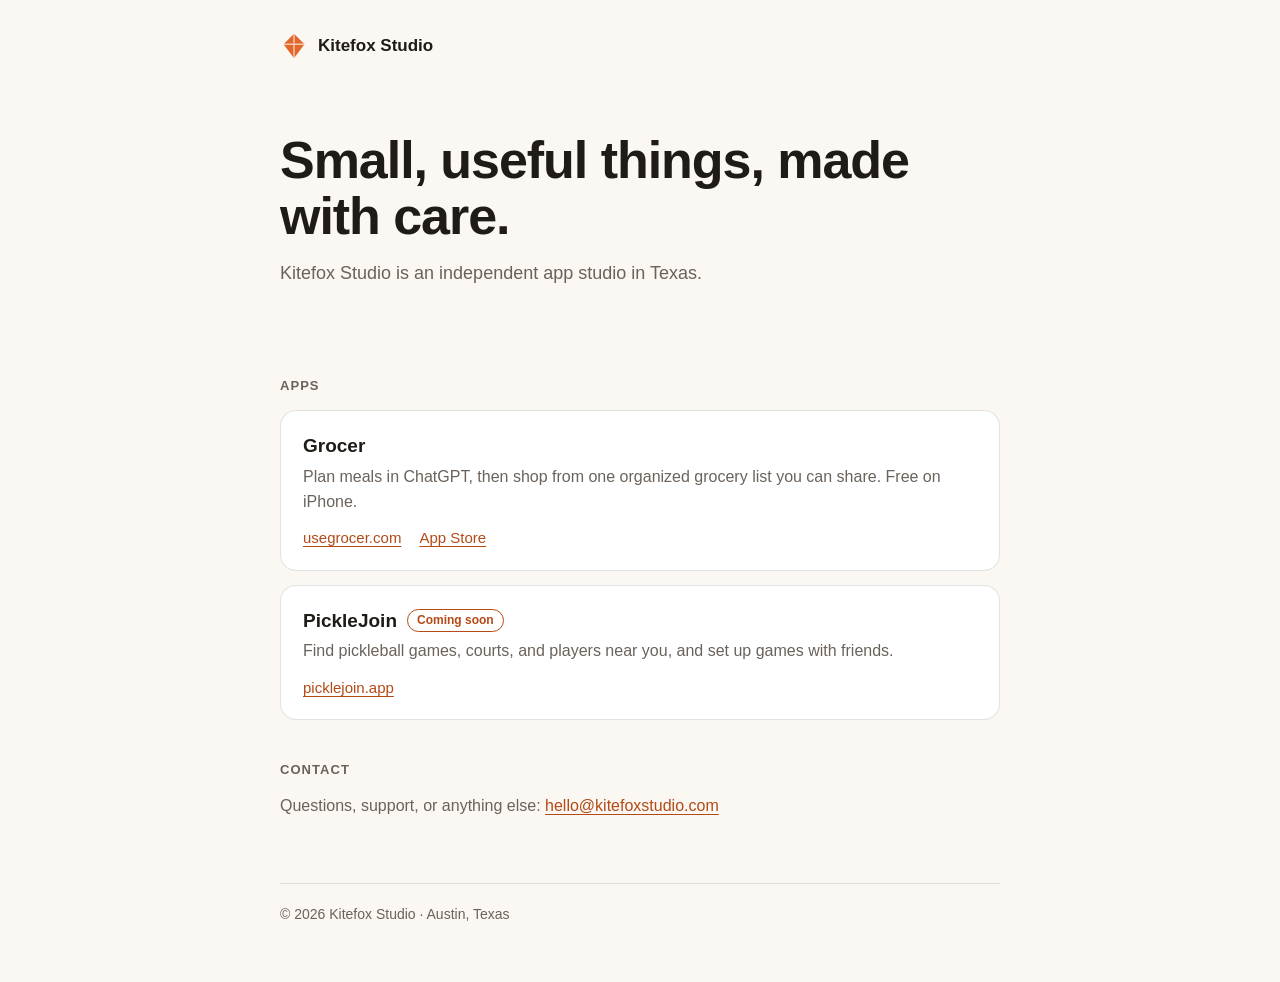
==== index.html @ 4f785835 "Add link preview image and touch icon; focus intro on apps Co-Authored-By: Claude Opus 5.5 <noreply@" ====
<!doctype html>
<html lang="en">
<head>
  <meta charset="utf-8" />
  <meta name="viewport" content="width=device-width,initial-scale=1" />
  <title>Kitefox Studio</title>
  <meta name="description" content="Kitefox Studio is an independent app studio in Texas." />
  <meta property="og:type" content="website" />
  <meta property="og:url" content="https://kitefoxstudio.com/" />
  <meta property="og:title" content="Kitefox Studio" />
  <meta property="og:description" content="Small, useful things, made with care. An independent app studio in Texas." />
  <meta property="og:image" content="https://kitefoxstudio.com/og.png" />
  <meta property="og:image:width" content="1200" />
  <meta property="og:image:height" content="630" />
  <meta name="twitter:card" content="summary_large_image" />
  <link rel="apple-touch-icon" href="/apple-touch-icon.png" />
  <link rel="icon" href="data:image/svg+xml,%3Csvg xmlns='http://www.w3.org/2000/svg' viewBox='0 0 32 32'%3E%3Cpath d='M16 2 28 14 16 30 4 14Z' fill='%23E2672B'/%3E%3Cpath d='M16 2 16 30M4 14h24' stroke='%23fff' stroke-width='1.6' opacity='.7'/%3E%3C/svg%3E" />
  <style>
    :root {
      color-scheme: light dark;
      --bg: #FBF7F2;
      --surface: #FFFFFF;
      --text: #1F1B17;
      --muted: #6B625A;
      --line: rgba(31, 27, 23, .12);
      --accent: #E2672B;
      --accent-text: #B44A16;
    }
    @media (prefers-color-scheme: dark) {
      :root {
        --bg: #171412;
        --surface: #221E1B;
        --text: #F3EEE8;
        --muted: #A99F95;
        --line: rgba(243, 238, 232, .12);
        --accent: #F07B3F;
        --accent-text: #F59A69;
      }
    }
    * { box-sizing: border-box; }
    body {
      margin: 0;
      background: var(--bg);
      color: var(--text);
      font-family: -apple-system, BlinkMacSystemFont, "Segoe UI", Roboto, Inter, Arial, sans-serif;
      line-height: 1.55;
    }
    main { max-width: 760px; margin: 0 auto; padding: 32px 20px 56px; }
    a { color: var(--accent-text); text-underline-offset: 3px; }
    header { display: flex; align-items: center; gap: 10px; font-weight: 650; font-size: 17px; }
    header svg { width: 28px; height: 28px; }
    .hero { padding: 72px 0 48px; }
    .hero h1 { font-size: clamp(34px, 7vw, 52px); line-height: 1.08; letter-spacing: -0.02em; margin: 0 0 16px; }
    .hero p { font-size: 18px; color: var(--muted); margin: 0; max-width: 34em; }
    h2 { font-size: 13px; text-transform: uppercase; letter-spacing: .08em; color: var(--muted); margin: 40px 0 14px; }
    .cards { display: grid; gap: 14px; }
    .card {
      background: var(--surface);
      border: 1px solid var(--line);
      border-radius: 16px;
      padding: 20px 22px;
    }
    .card h3 { margin: 0 0 4px; font-size: 19px; display: flex; align-items: center; gap: 10px; flex-wrap: wrap; }
    .card p { margin: 0 0 12px; color: var(--muted); }
    .card .links { display: flex; gap: 18px; flex-wrap: wrap; font-size: 15px; }
    .badge {
      font-size: 12px; font-weight: 600; color: var(--accent-text);
      border: 1px solid currentColor; border-radius: 999px; padding: 1px 9px;
    }
    .note { color: var(--muted); margin: 0; }
    footer { margin-top: 64px; padding-top: 20px; border-top: 1px solid var(--line); font-size: 14px; color: var(--muted); }
  </style>
</head>
<body>
  <main>
    <header>
      <svg viewBox="0 0 32 32" aria-hidden="true">
        <path d="M16 2 28 14 16 30 4 14Z" fill="var(--accent)" />
        <path d="M16 2v28M4 14h24" stroke="var(--bg)" stroke-width="1.6" opacity=".7" />
      </svg>
      Kitefox Studio
    </header>

    <section class="hero">
      <h1>Small, useful things, made with care.</h1>
      <p>Kitefox Studio is an independent app studio in Texas.</p>
    </section>

    <h2>Apps</h2>
    <div class="cards">
      <article class="card">
        <h3>Grocer</h3>
        <p>Plan meals in ChatGPT, then shop from one organized grocery list you can share. Free on iPhone.</p>
        <div class="links">
          <a href="https://usegrocer.com">usegrocer.com</a>
          <a href="https://apps.apple.com/us/app/grocer-shopping-list/id6760124927">App Store</a>
        </div>
      </article>
      <article class="card">
        <h3>PickleJoin <span class="badge">Coming soon</span></h3>
        <p>Find pickleball games, courts, and players near you, and set up games with friends.</p>
        <div class="links">
          <a href="https://picklejoin.app">picklejoin.app</a>
        </div>
      </article>
    </div>

    <h2>Contact</h2>
    <p class="note">Questions, support, or anything else: <a href="mailto:hello@kitefoxstudio.com">hello@kitefoxstudio.com</a></p>

    <footer>&copy; 2026 Kitefox Studio &middot; Austin, Texas</footer>
  </main>
</body>
</html>
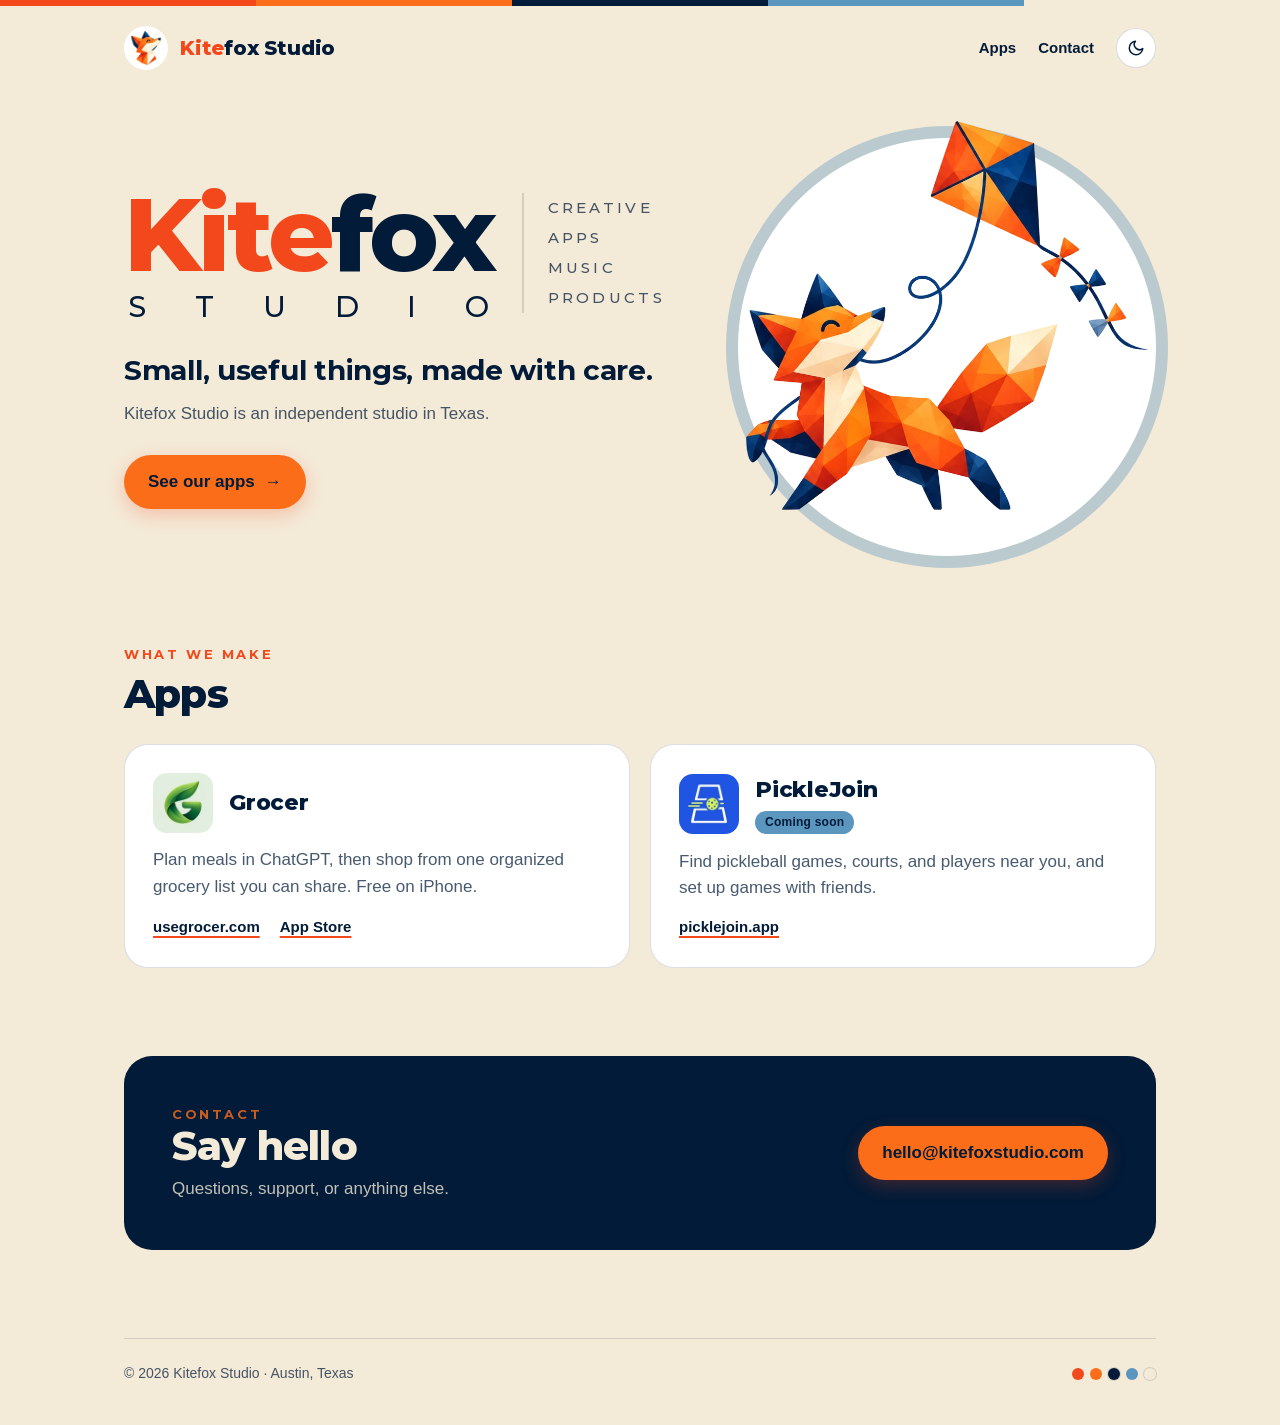
==== commit 2db9bbca: "Redesign with Kitefox brand palette, logo and light/dark theme Co-Authored-By: Claude Opus 5.5 <nore" ====
--- a/index.html
+++ b/index.html
@@ -4,111 +4,307 @@
   <meta charset="utf-8" />
   <meta name="viewport" content="width=device-width,initial-scale=1" />
   <title>Kitefox Studio</title>
-  <meta name="description" content="Kitefox Studio is an independent app studio in Texas." />
+  <meta name="description" content="Kitefox Studio is an independent studio in Texas making creative apps, music, and products." />
   <meta property="og:type" content="website" />
   <meta property="og:url" content="https://kitefoxstudio.com/" />
   <meta property="og:title" content="Kitefox Studio" />
-  <meta property="og:description" content="Small, useful things, made with care. An independent app studio in Texas." />
+  <meta property="og:description" content="Small, useful things, made with care. An independent studio in Texas." />
   <meta property="og:image" content="https://kitefoxstudio.com/og.png" />
   <meta property="og:image:width" content="1200" />
   <meta property="og:image:height" content="630" />
   <meta name="twitter:card" content="summary_large_image" />
+  <meta name="theme-color" content="#F4EAD8" media="(prefers-color-scheme: light)" />
+  <meta name="theme-color" content="#021B38" media="(prefers-color-scheme: dark)" />
+  <link rel="icon" type="image/png" href="/assets/img/favicon.png" />
   <link rel="apple-touch-icon" href="/apple-touch-icon.png" />
-  <link rel="icon" href="data:image/svg+xml,%3Csvg xmlns='http://www.w3.org/2000/svg' viewBox='0 0 32 32'%3E%3Cpath d='M16 2 28 14 16 30 4 14Z' fill='%23E2672B'/%3E%3Cpath d='M16 2 16 30M4 14h24' stroke='%23fff' stroke-width='1.6' opacity='.7'/%3E%3C/svg%3E" />
+  <link rel="preload" href="/assets/fonts/montserrat-latin.woff2" as="font" type="font/woff2" crossorigin />
+  <script>
+    try { var t = localStorage.getItem("theme"); if (t) document.documentElement.dataset.theme = t; } catch (e) {}
+  </script>
   <style>
+    @font-face {
+      font-family: "Montserrat";
+      src: url("/assets/fonts/montserrat-latin.woff2") format("woff2");
+      font-weight: 500 800;
+      font-display: swap;
+    }
+
     :root {
-      color-scheme: light dark;
-      --bg: #FBF7F2;
-      --surface: #FFFFFF;
-      --text: #1F1B17;
-      --muted: #6B625A;
-      --line: rgba(31, 27, 23, .12);
-      --accent: #E2672B;
-      --accent-text: #B44A16;
+      --color-primary: #F3481B;
+      --color-secondary: #FB6D19;
+      --color-navy: #021B38;
+      --color-blue: #5B96BF;
+      --color-cream: #F4EAD8;
+      --color-white: #FFFFFF;
+
+      /* Light theme */
+      --background: var(--color-cream);
+      --surface: var(--color-white);
+      --text: var(--color-navy);
+      --accent: var(--color-primary);
+      --button-bg: var(--color-secondary);
+      --button-text: var(--color-navy);
+      --muted: rgba(2, 27, 56, .72);
+      --line: rgba(2, 27, 56, .14);
+      --link: var(--color-navy);
+      --art-bg: var(--color-white);
+      --band-bg: var(--color-navy);
+      --band-text: var(--color-cream);
+      color-scheme: light;
     }
     @media (prefers-color-scheme: dark) {
-      :root {
-        --bg: #171412;
-        --surface: #221E1B;
-        --text: #F3EEE8;
-        --muted: #A99F95;
-        --line: rgba(243, 238, 232, .12);
-        --accent: #F07B3F;
-        --accent-text: #F59A69;
+      :root:not([data-theme="light"]) {
+        --background: var(--color-navy);
+        --surface: #153454;
+        --text: var(--color-cream);
+        --accent: var(--color-secondary);
+        --muted: rgba(244, 234, 216, .74);
+        --line: rgba(244, 234, 216, .14);
+        --link: var(--color-secondary);
+        --art-bg: var(--color-cream);
+        --band-bg: #153454;
+        color-scheme: dark;
       }
     }
+    [data-theme="dark"] {
+      --background: var(--color-navy);
+      --surface: #153454;
+      --text: var(--color-cream);
+      --accent: var(--color-secondary);
+      --muted: rgba(244, 234, 216, .74);
+      --line: rgba(244, 234, 216, .14);
+      --link: var(--color-secondary);
+      --art-bg: var(--color-cream);
+      --band-bg: #153454;
+      color-scheme: dark;
+    }
+
     * { box-sizing: border-box; }
+    html { scroll-behavior: smooth; }
     body {
       margin: 0;
-      background: var(--bg);
+      background: var(--background);
       color: var(--text);
       font-family: -apple-system, BlinkMacSystemFont, "Segoe UI", Roboto, Inter, Arial, sans-serif;
+      font-size: 17px;
       line-height: 1.55;
     }
-    main { max-width: 760px; margin: 0 auto; padding: 32px 20px 56px; }
-    a { color: var(--accent-text); text-underline-offset: 3px; }
-    header { display: flex; align-items: center; gap: 10px; font-weight: 650; font-size: 17px; }
-    header svg { width: 28px; height: 28px; }
-    .hero { padding: 72px 0 48px; }
-    .hero h1 { font-size: clamp(34px, 7vw, 52px); line-height: 1.08; letter-spacing: -0.02em; margin: 0 0 16px; }
-    .hero p { font-size: 18px; color: var(--muted); margin: 0; max-width: 34em; }
-    h2 { font-size: 13px; text-transform: uppercase; letter-spacing: .08em; color: var(--muted); margin: 40px 0 14px; }
-    .cards { display: grid; gap: 14px; }
+    a { color: var(--link); text-decoration-color: var(--accent); text-decoration-thickness: 2px; text-underline-offset: 4px; }
+    a:hover { color: var(--accent); }
+    img { display: block; max-width: 100%; height: auto; }
+    .wrap { max-width: 1080px; margin: 0 auto; padding-left: 24px; padding-right: 24px; }
+    .sr-only { position: absolute; width: 1px; height: 1px; overflow: hidden; clip: rect(0 0 0 0); white-space: nowrap; }
+    .display { font-family: "Montserrat", -apple-system, BlinkMacSystemFont, sans-serif; }
+
+    /* Palette stripe from the brand board */
+    .stripe { display: flex; height: 6px; }
+    .stripe span { flex: 1; }
+
+    /* Header */
+    .top { display: flex; align-items: center; justify-content: space-between; gap: 16px; padding-top: 20px; padding-bottom: 20px; }
+    .brand { display: flex; align-items: center; gap: 12px; text-decoration: none; color: var(--text); }
+    .brand .tile { width: 44px; height: 44px; border-radius: 50%; background: var(--art-bg); display: grid; place-items: center; flex: none; }
+    .brand .tile img { width: 34px; height: 34px; }
+    .brand .name { font-weight: 800; font-size: 20px; letter-spacing: -0.01em; }
+    .kite { color: var(--color-primary); }
+    .nav { display: flex; align-items: center; gap: 22px; font-weight: 600; font-size: 15px; }
+    .nav a { text-decoration: none; color: var(--text); }
+    .nav a:hover { color: var(--accent); }
+    .theme-toggle {
+      width: 40px; height: 40px; border-radius: 50%; border: 1px solid var(--line);
+      background: var(--surface); color: var(--text); display: grid; place-items: center; cursor: pointer; padding: 0;
+    }
+    .theme-toggle svg { width: 18px; height: 18px; }
+    .theme-toggle .sun { display: none; }
+    [data-theme="dark"] .theme-toggle .sun { display: block; }
+    [data-theme="dark"] .theme-toggle .moon { display: none; }
+    @media (prefers-color-scheme: dark) {
+      :root:not([data-theme="light"]) .theme-toggle .sun { display: block; }
+      :root:not([data-theme="light"]) .theme-toggle .moon { display: none; }
+    }
+
+    /* Hero */
+    .hero { display: grid; grid-template-columns: 1.15fr .85fr; align-items: center; gap: 48px; padding-top: 48px; padding-bottom: 88px; }
+    .lockup { display: flex; align-items: center; gap: 28px; margin: 0 0 32px; }
+    .wordmark { margin: 0; font-weight: 800; line-height: .95; font-size: clamp(56px, 9vw, 104px); letter-spacing: -0.035em; }
+    .wordmark .studio {
+      display: flex; justify-content: space-between; font-weight: 500; letter-spacing: 0;
+      font-size: .28em; margin-top: .3em; padding: 0 .15em;
+    }
+    .tagline {
+      border-left: 2px solid var(--line); padding-left: 24px; margin: 0; list-style: none;
+      font-weight: 500; font-size: 15px; letter-spacing: .22em; line-height: 2; text-transform: uppercase; color: var(--muted);
+    }
+    .lead { font-size: clamp(22px, 2.6vw, 28px); line-height: 1.3; font-weight: 700; margin: 0 0 12px; letter-spacing: -0.01em; }
+    .sub { color: var(--muted); margin: 0 0 28px; }
+    .button {
+      display: inline-flex; align-items: center; gap: 10px; background: var(--button-bg); color: var(--button-text);
+      font-weight: 700; text-decoration: none; padding: 14px 24px; border-radius: 999px;
+      box-shadow: 0 6px 18px rgba(243, 72, 27, .25); transition: transform .15s ease;
+    }
+    .button:hover { color: var(--button-text); transform: translateY(-2px); }
+    .art {
+      position: relative; aspect-ratio: 1; width: 100%; max-width: 440px; justify-self: end; border-radius: 50%;
+      background: var(--art-bg); box-shadow: 0 0 0 12px rgba(91, 150, 191, .38);
+    }
+    .art img { position: absolute; width: 96%; left: 2%; top: -4%; }
+
+    /* Sections */
+    section { padding-bottom: 88px; }
+    .eyebrow { font-weight: 700; font-size: 13px; letter-spacing: .2em; text-transform: uppercase; color: var(--accent); margin: 0 0 8px; }
+    h2 { font-weight: 800; font-size: clamp(30px, 4vw, 40px); letter-spacing: -0.02em; line-height: 1.1; margin: 0 0 28px; }
+    .cards { display: grid; grid-template-columns: repeat(2, 1fr); gap: 20px; }
     .card {
-      background: var(--surface);
-      border: 1px solid var(--line);
-      border-radius: 16px;
-      padding: 20px 22px;
-    }
-    .card h3 { margin: 0 0 4px; font-size: 19px; display: flex; align-items: center; gap: 10px; flex-wrap: wrap; }
-    .card p { margin: 0 0 12px; color: var(--muted); }
-    .card .links { display: flex; gap: 18px; flex-wrap: wrap; font-size: 15px; }
+      background: var(--surface); border: 1px solid var(--line); border-radius: 24px; padding: 28px;
+      display: flex; flex-direction: column; gap: 14px;
+    }
+    .card-head { display: flex; align-items: center; gap: 16px; }
+    .card-head img { width: 60px; height: 60px; border-radius: 14px; flex: none; }
+    .card h3 { margin: 0; font-weight: 800; font-size: 22px; letter-spacing: -0.01em; }
+    .card p { margin: 0; color: var(--muted); flex: 1; }
+    .card .links { display: flex; gap: 20px; flex-wrap: wrap; font-weight: 600; font-size: 15px; }
     .badge {
-      font-size: 12px; font-weight: 600; color: var(--accent-text);
-      border: 1px solid currentColor; border-radius: 999px; padding: 1px 9px;
-    }
-    .note { color: var(--muted); margin: 0; }
-    footer { margin-top: 64px; padding-top: 20px; border-top: 1px solid var(--line); font-size: 14px; color: var(--muted); }
+      display: inline-block; margin-top: 4px; font-size: 12px; font-weight: 700; letter-spacing: .02em;
+      background: var(--color-blue); color: var(--color-navy); border-radius: 999px; padding: 2px 10px;
+    }
+
+    .band {
+      background: var(--band-bg); color: var(--band-text); border-radius: 28px; padding: 48px;
+      display: flex; align-items: center; justify-content: space-between; gap: 32px; flex-wrap: wrap;
+    }
+    .band h2 { margin: 0 0 8px; }
+    .band p { margin: 0; color: var(--band-text); opacity: .8; }
+    .band .eyebrow { color: var(--color-secondary); }
+
+    footer { padding-bottom: 40px; font-size: 14px; color: var(--muted); }
+    footer .inner { border-top: 1px solid var(--line); padding-top: 24px; display: flex; justify-content: space-between; align-items: center; gap: 16px; flex-wrap: wrap; }
+    .dots { display: flex; gap: 6px; }
+    .dots span { width: 12px; height: 12px; border-radius: 50%; }
+
+    @media (max-width: 820px) {
+      .hero { grid-template-columns: 1fr; gap: 40px; padding-top: 24px; padding-bottom: 64px; }
+      .art { order: -1; max-width: 300px; justify-self: center; }
+      .cards { grid-template-columns: 1fr; }
+      section { padding-bottom: 64px; }
+      .band { padding: 32px 24px; }
+    }
+    @media (max-width: 560px) {
+      .wrap { padding-left: 16px; padding-right: 16px; }
+      .nav a { display: none; }
+      .lockup { flex-direction: column; align-items: flex-start; gap: 18px; }
+      .tagline { border-left: 0; padding-left: 0; display: flex; flex-wrap: wrap; gap: 4px 14px; font-size: 13px; line-height: 1.6; }
+      .card { padding: 22px; }
+    }
+    @media (prefers-reduced-motion: reduce) {
+      html { scroll-behavior: auto; }
+      .button { transition: none; }
+    }
   </style>
 </head>
 <body>
+  <div class="stripe" aria-hidden="true">
+    <span style="background:#F3481B"></span><span style="background:#FB6D19"></span><span style="background:#021B38"></span><span style="background:#5B96BF"></span><span style="background:#F4EAD8"></span>
+  </div>
+
+  <header class="wrap top">
+    <a class="brand display" href="/">
+      <span class="tile"><img src="/assets/img/fox-head.webp" alt="" width="34" height="34" /></span>
+      <span class="name"><span class="kite">Kite</span>fox Studio</span>
+    </a>
+    <nav class="nav" aria-label="Main">
+      <a href="#apps">Apps</a>
+      <a href="#contact">Contact</a>
+      <button class="theme-toggle" type="button" aria-label="Switch light or dark theme">
+        <svg class="moon" viewBox="0 0 24 24" fill="none" stroke="currentColor" stroke-width="2" stroke-linecap="round" stroke-linejoin="round" aria-hidden="true"><path d="M21 12.8A9 9 0 1 1 11.2 3a7 7 0 0 0 9.8 9.8Z" /></svg>
+        <svg class="sun" viewBox="0 0 24 24" fill="none" stroke="currentColor" stroke-width="2" stroke-linecap="round" aria-hidden="true"><circle cx="12" cy="12" r="4.5" /><path d="M12 2v2M12 20v2M4.9 4.9l1.4 1.4M17.7 17.7l1.4 1.4M2 12h2M20 12h2M4.9 19.1l1.4-1.4M17.7 6.3l1.4-1.4" /></svg>
+      </button>
+    </nav>
+  </header>
+
   <main>
-    <header>
-      <svg viewBox="0 0 32 32" aria-hidden="true">
-        <path d="M16 2 28 14 16 30 4 14Z" fill="var(--accent)" />
-        <path d="M16 2v28M4 14h24" stroke="var(--bg)" stroke-width="1.6" opacity=".7" />
-      </svg>
-      Kitefox Studio
-    </header>
-
-    <section class="hero">
-      <h1>Small, useful things, made with care.</h1>
-      <p>Kitefox Studio is an independent app studio in Texas.</p>
+    <div class="wrap hero">
+      <div>
+        <div class="lockup display">
+          <h1 class="wordmark">
+            <span class="sr-only">Kitefox Studio</span>
+            <span aria-hidden="true"><span class="kite">Kite</span>fox<span class="studio"><span>S</span><span>T</span><span>U</span><span>D</span><span>I</span><span>O</span></span></span>
+          </h1>
+          <ul class="tagline">
+            <li>Creative</li>
+            <li>Apps</li>
+            <li>Music</li>
+            <li>Products</li>
+          </ul>
+        </div>
+        <p class="lead display">Small, useful things, made with care.</p>
+        <p class="sub">Kitefox Studio is an independent studio in Texas.</p>
+        <a class="button" href="#apps">See our apps <span aria-hidden="true">&rarr;</span></a>
+      </div>
+      <div class="art">
+        <img src="/assets/img/fox-kite.webp" width="786" height="762" alt="A low-poly fox flying an orange and navy kite" />
+      </div>
+    </div>
+
+    <section id="apps" class="wrap">
+      <p class="eyebrow display">What we make</p>
+      <h2 class="display">Apps</h2>
+      <div class="cards">
+        <article class="card">
+          <div class="card-head">
+            <img src="/assets/img/app-grocer.webp" alt="" width="60" height="60" />
+            <h3 class="display">Grocer</h3>
+          </div>
+          <p>Plan meals in ChatGPT, then shop from one organized grocery list you can share. Free on iPhone.</p>
+          <div class="links">
+            <a href="https://usegrocer.com">usegrocer.com</a>
+            <a href="https://apps.apple.com/us/app/grocer-shopping-list/id6760124927">App Store</a>
+          </div>
+        </article>
+        <article class="card">
+          <div class="card-head">
+            <img src="/assets/img/app-picklejoin.webp" alt="" width="60" height="60" />
+            <div>
+              <h3 class="display">PickleJoin</h3>
+              <span class="badge">Coming soon</span>
+            </div>
+          </div>
+          <p>Find pickleball games, courts, and players near you, and set up games with friends.</p>
+          <div class="links">
+            <a href="https://picklejoin.app">picklejoin.app</a>
+          </div>
+        </article>
+      </div>
     </section>
 
-    <h2>Apps</h2>
-    <div class="cards">
-      <article class="card">
-        <h3>Grocer</h3>
-        <p>Plan meals in ChatGPT, then shop from one organized grocery list you can share. Free on iPhone.</p>
-        <div class="links">
-          <a href="https://usegrocer.com">usegrocer.com</a>
-          <a href="https://apps.apple.com/us/app/grocer-shopping-list/id6760124927">App Store</a>
+    <section id="contact" class="wrap">
+      <div class="band">
+        <div>
+          <p class="eyebrow display">Contact</p>
+          <h2 class="display">Say hello</h2>
+          <p>Questions, support, or anything else.</p>
         </div>
-      </article>
-      <article class="card">
-        <h3>PickleJoin <span class="badge">Coming soon</span></h3>
-        <p>Find pickleball games, courts, and players near you, and set up games with friends.</p>
-        <div class="links">
-          <a href="https://picklejoin.app">picklejoin.app</a>
-        </div>
-      </article>
+        <a class="button" href="mailto:hello@kitefoxstudio.com">hello@kitefoxstudio.com</a>
+      </div>
+    </section>
+  </main>
+
+  <footer class="wrap">
+    <div class="inner">
+      <span>&copy; 2026 Kitefox Studio &middot; Austin, Texas</span>
+      <span class="dots" aria-hidden="true">
+        <span style="background:#F3481B"></span><span style="background:#FB6D19"></span><span style="background:#021B38;box-shadow:0 0 0 1px var(--line)"></span><span style="background:#5B96BF"></span><span style="background:#F4EAD8;box-shadow:0 0 0 1px var(--line)"></span>
+      </span>
     </div>
-
-    <h2>Contact</h2>
-    <p class="note">Questions, support, or anything else: <a href="mailto:hello@kitefoxstudio.com">hello@kitefoxstudio.com</a></p>
-
-    <footer>&copy; 2026 Kitefox Studio &middot; Austin, Texas</footer>
-  </main>
+  </footer>
+
+  <script>
+    document.querySelector(".theme-toggle").addEventListener("click", function () {
+      var root = document.documentElement;
+      var dark = root.dataset.theme ? root.dataset.theme === "dark" : matchMedia("(prefers-color-scheme: dark)").matches;
+      var next = dark ? "light" : "dark";
+      root.dataset.theme = next;
+      try { localStorage.setItem("theme", next); } catch (e) {}
+    });
+  </script>
 </body>
 </html>
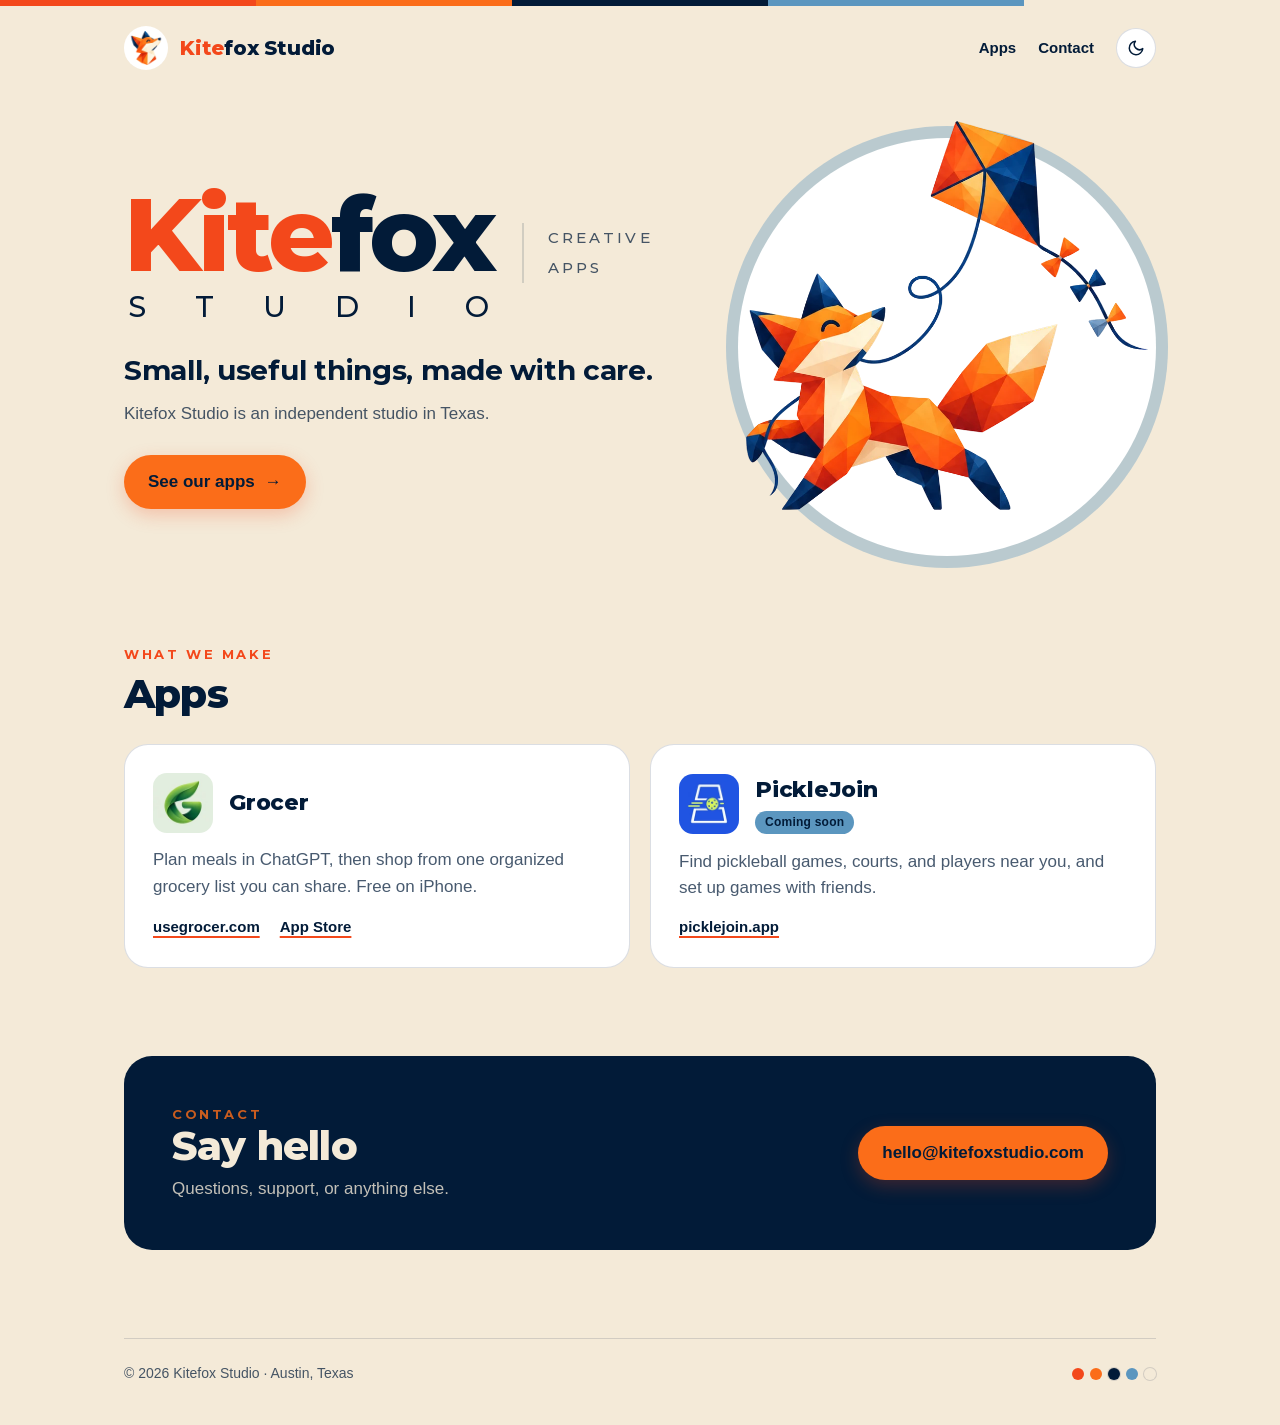
==== commit 2eaa83e7: "Drop music and products from tagline until they're on the site Co-Authored-By: Claude Opus 5.5 <nore" ====
--- a/index.html
+++ b/index.html
@@ -4,7 +4,7 @@
   <meta charset="utf-8" />
   <meta name="viewport" content="width=device-width,initial-scale=1" />
   <title>Kitefox Studio</title>
-  <meta name="description" content="Kitefox Studio is an independent studio in Texas making creative apps, music, and products." />
+  <meta name="description" content="Kitefox Studio is an independent studio in Texas making creative apps." />
   <meta property="og:type" content="website" />
   <meta property="og:url" content="https://kitefoxstudio.com/" />
   <meta property="og:title" content="Kitefox Studio" />
@@ -232,8 +232,6 @@
           <ul class="tagline">
             <li>Creative</li>
             <li>Apps</li>
-            <li>Music</li>
-            <li>Products</li>
           </ul>
         </div>
         <p class="lead display">Small, useful things, made with care.</p>
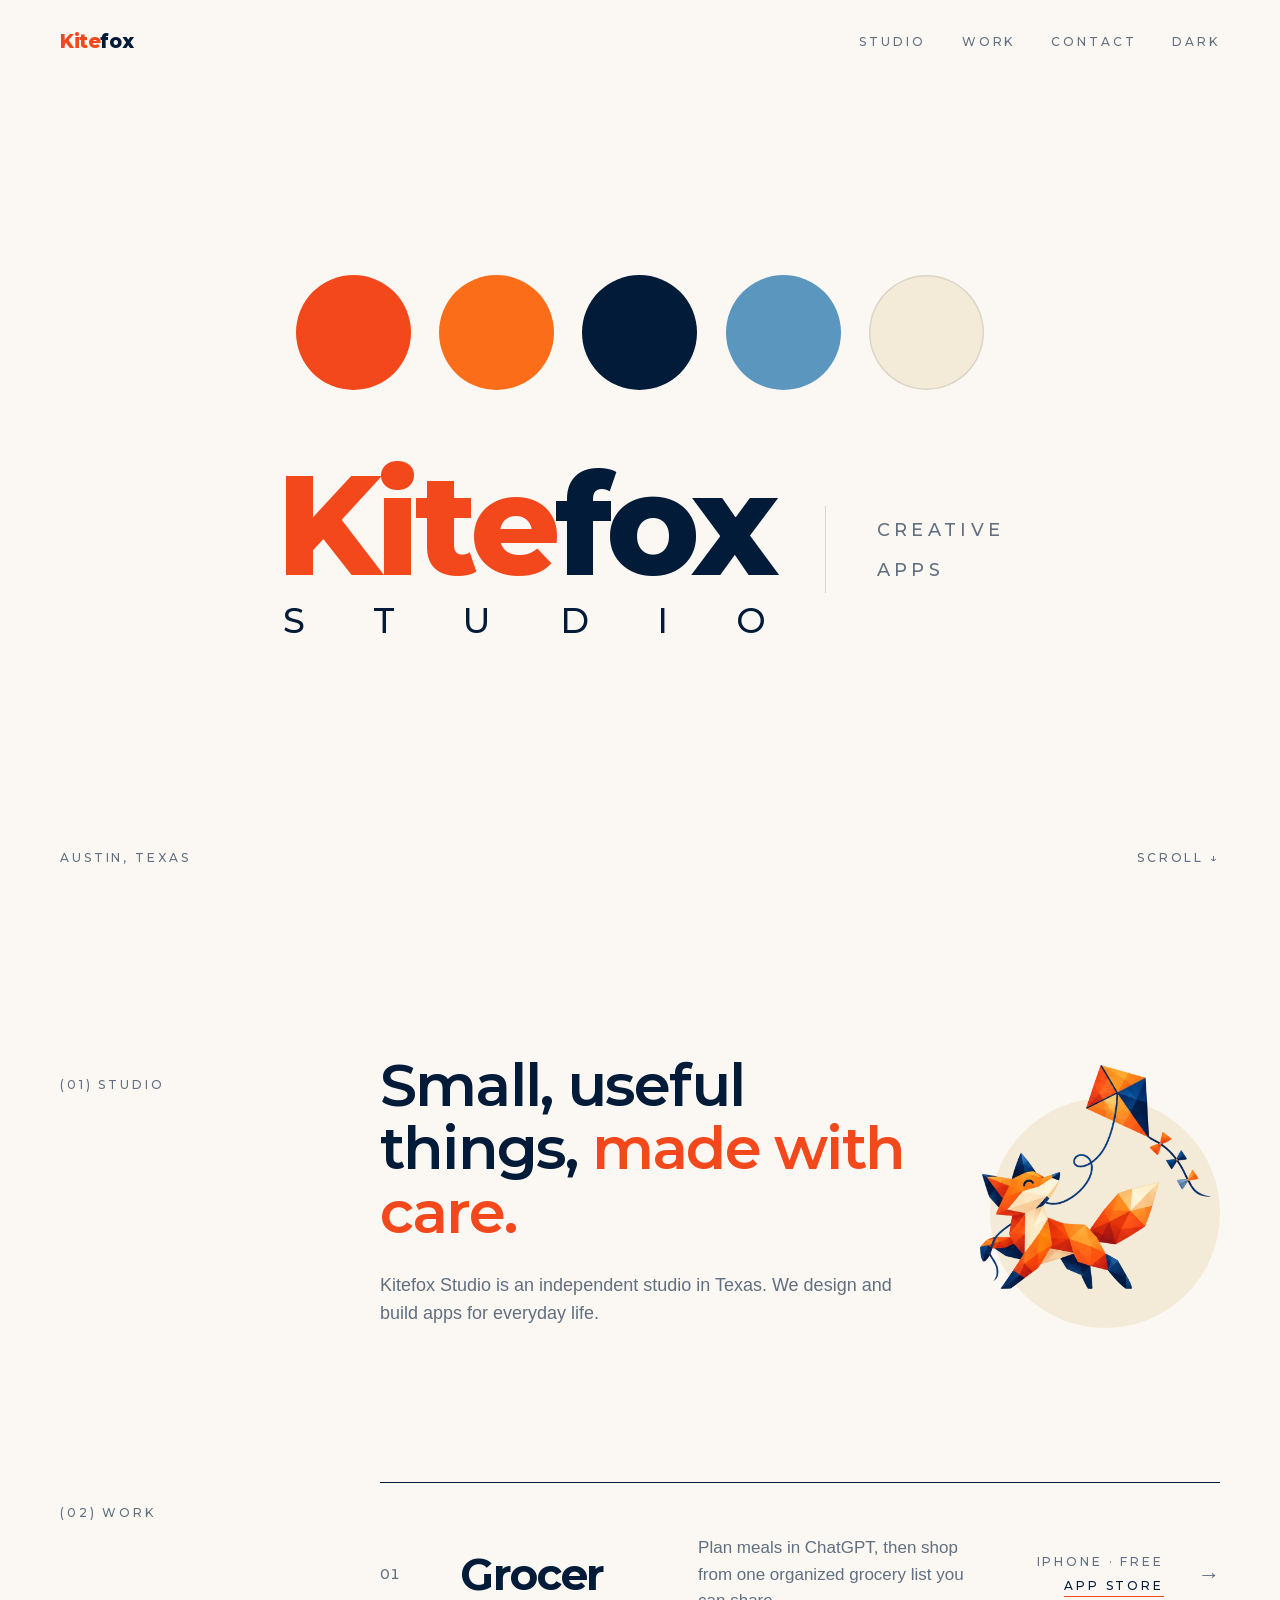
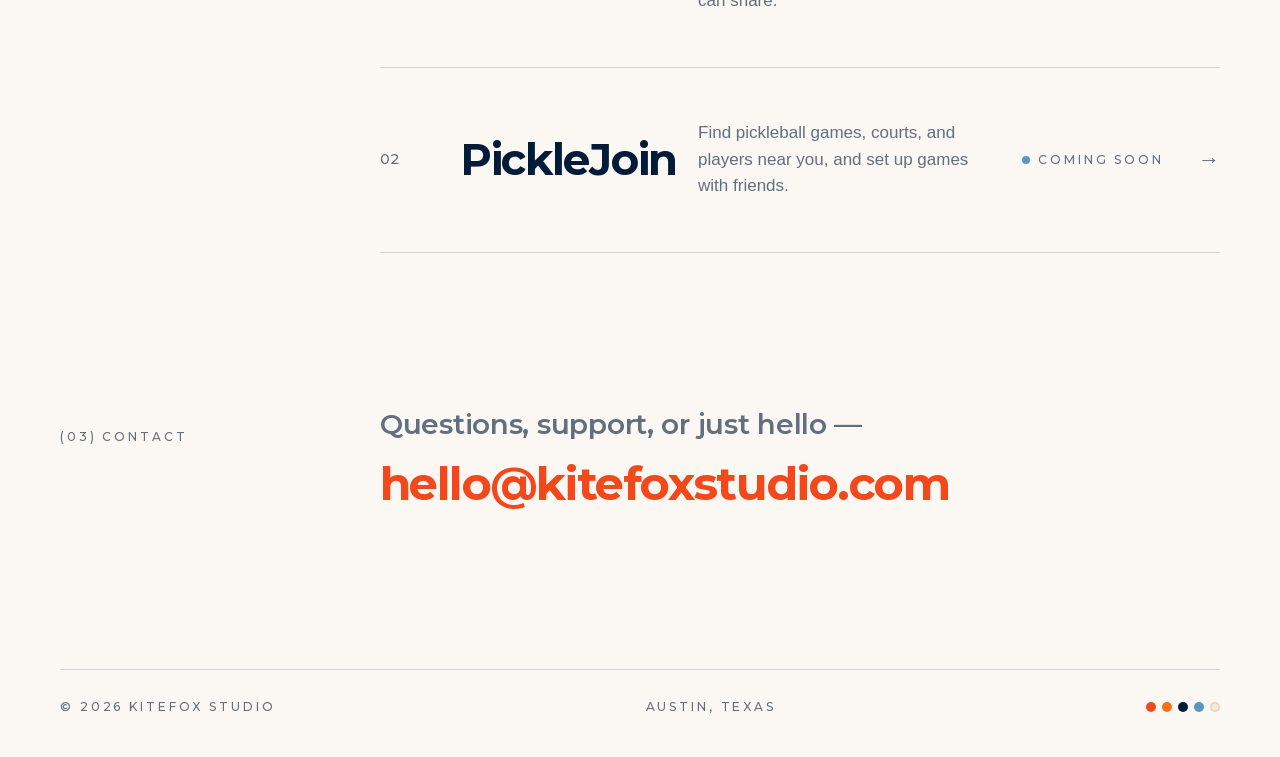
==== commit 28923043: "Draft: design-studio layout based on the brand board Co-Authored-By: Claude Opus 5.5 <noreply@anthro" ====
--- a/index.html
+++ b/index.html
@@ -13,7 +13,7 @@
   <meta property="og:image:width" content="1200" />
   <meta property="og:image:height" content="630" />
   <meta name="twitter:card" content="summary_large_image" />
-  <meta name="theme-color" content="#F4EAD8" media="(prefers-color-scheme: light)" />
+  <meta name="theme-color" content="#FBF8F3" media="(prefers-color-scheme: light)" />
   <meta name="theme-color" content="#021B38" media="(prefers-color-scheme: dark)" />
   <link rel="icon" type="image/png" href="/assets/img/favicon.png" />
   <link rel="apple-touch-icon" href="/apple-touch-icon.png" />
@@ -36,20 +36,18 @@
       --color-blue: #5B96BF;
       --color-cream: #F4EAD8;
       --color-white: #FFFFFF;
+      --color-paper: #FBF8F3;
 
       /* Light theme */
-      --background: var(--color-cream);
+      --background: var(--color-paper);
       --surface: var(--color-white);
       --text: var(--color-navy);
       --accent: var(--color-primary);
-      --button-bg: var(--color-secondary);
-      --button-text: var(--color-navy);
-      --muted: rgba(2, 27, 56, .72);
-      --line: rgba(2, 27, 56, .14);
-      --link: var(--color-navy);
-      --art-bg: var(--color-white);
-      --band-bg: var(--color-navy);
-      --band-text: var(--color-cream);
+      --muted: rgba(2, 27, 56, .62);
+      --line: rgba(2, 27, 56, .16);
+      --fox: var(--color-navy);
+      --ring-navy: transparent;
+      --ring-cream: rgba(2, 27, 56, .1);
       color-scheme: light;
     }
     @media (prefers-color-scheme: dark) {
@@ -58,11 +56,11 @@
         --surface: #153454;
         --text: var(--color-cream);
         --accent: var(--color-secondary);
-        --muted: rgba(244, 234, 216, .74);
-        --line: rgba(244, 234, 216, .14);
-        --link: var(--color-secondary);
-        --art-bg: var(--color-cream);
-        --band-bg: #153454;
+        --muted: rgba(244, 234, 216, .66);
+        --line: rgba(244, 234, 216, .18);
+        --fox: var(--color-cream);
+        --ring-navy: rgba(244, 234, 216, .35);
+        --ring-cream: transparent;
         color-scheme: dark;
       }
     }
@@ -71,11 +69,11 @@
       --surface: #153454;
       --text: var(--color-cream);
       --accent: var(--color-secondary);
-      --muted: rgba(244, 234, 216, .74);
-      --line: rgba(244, 234, 216, .14);
-      --link: var(--color-secondary);
-      --art-bg: var(--color-cream);
-      --band-bg: #153454;
+      --muted: rgba(244, 234, 216, .66);
+      --line: rgba(244, 234, 216, .18);
+      --fox: var(--color-cream);
+      --ring-navy: rgba(244, 234, 216, .35);
+      --ring-cream: transparent;
       color-scheme: dark;
     }
 
@@ -88,209 +86,224 @@
       font-family: -apple-system, BlinkMacSystemFont, "Segoe UI", Roboto, Inter, Arial, sans-serif;
       font-size: 17px;
       line-height: 1.55;
-    }
-    a { color: var(--link); text-decoration-color: var(--accent); text-decoration-thickness: 2px; text-underline-offset: 4px; }
-    a:hover { color: var(--accent); }
+      -webkit-font-smoothing: antialiased;
+    }
+    a { color: inherit; }
     img { display: block; max-width: 100%; height: auto; }
-    .wrap { max-width: 1080px; margin: 0 auto; padding-left: 24px; padding-right: 24px; }
+    .wrap { max-width: 1240px; margin: 0 auto; padding-left: 40px; padding-right: 40px; }
     .sr-only { position: absolute; width: 1px; height: 1px; overflow: hidden; clip: rect(0 0 0 0); white-space: nowrap; }
     .display { font-family: "Montserrat", -apple-system, BlinkMacSystemFont, sans-serif; }
-
-    /* Palette stripe from the brand board */
-    .stripe { display: flex; height: 6px; }
-    .stripe span { flex: 1; }
+    .caps { font-family: "Montserrat", sans-serif; font-weight: 500; font-size: 12px; letter-spacing: .24em; text-transform: uppercase; color: var(--muted); }
+    .kite { color: var(--color-primary); }
+    .fox { color: var(--fox); }
 
     /* Header */
-    .top { display: flex; align-items: center; justify-content: space-between; gap: 16px; padding-top: 20px; padding-bottom: 20px; }
-    .brand { display: flex; align-items: center; gap: 12px; text-decoration: none; color: var(--text); }
-    .brand .tile { width: 44px; height: 44px; border-radius: 50%; background: var(--art-bg); display: grid; place-items: center; flex: none; }
-    .brand .tile img { width: 34px; height: 34px; }
-    .brand .name { font-weight: 800; font-size: 20px; letter-spacing: -0.01em; }
-    .kite { color: var(--color-primary); }
-    .nav { display: flex; align-items: center; gap: 22px; font-weight: 600; font-size: 15px; }
-    .nav a { text-decoration: none; color: var(--text); }
-    .nav a:hover { color: var(--accent); }
-    .theme-toggle {
-      width: 40px; height: 40px; border-radius: 50%; border: 1px solid var(--line);
-      background: var(--surface); color: var(--text); display: grid; place-items: center; cursor: pointer; padding: 0;
-    }
-    .theme-toggle svg { width: 18px; height: 18px; }
-    .theme-toggle .sun { display: none; }
-    [data-theme="dark"] .theme-toggle .sun { display: block; }
-    [data-theme="dark"] .theme-toggle .moon { display: none; }
+    .top { display: flex; align-items: center; justify-content: space-between; height: 84px; }
+    .mark { font-family: "Montserrat", sans-serif; font-weight: 800; font-size: 19px; letter-spacing: -0.02em; text-decoration: none; }
+    .nav { display: flex; align-items: center; gap: 36px; }
+    .nav a, .theme-toggle { text-decoration: none; color: var(--muted); transition: color .2s; }
+    .nav a:hover, .theme-toggle:hover { color: var(--text); }
+    .theme-toggle { background: none; border: 0; padding: 0; cursor: pointer; font: inherit; letter-spacing: inherit; text-transform: inherit; }
+    .theme-toggle .to-light { display: none; }
+    [data-theme="dark"] .theme-toggle .to-light { display: inline; }
+    [data-theme="dark"] .theme-toggle .to-dark { display: none; }
     @media (prefers-color-scheme: dark) {
-      :root:not([data-theme="light"]) .theme-toggle .sun { display: block; }
-      :root:not([data-theme="light"]) .theme-toggle .moon { display: none; }
-    }
-
-    /* Hero */
-    .hero { display: grid; grid-template-columns: 1.15fr .85fr; align-items: center; gap: 48px; padding-top: 48px; padding-bottom: 88px; }
-    .lockup { display: flex; align-items: center; gap: 28px; margin: 0 0 32px; }
-    .wordmark { margin: 0; font-weight: 800; line-height: .95; font-size: clamp(56px, 9vw, 104px); letter-spacing: -0.035em; }
+      :root:not([data-theme="light"]) .theme-toggle .to-light { display: inline; }
+      :root:not([data-theme="light"]) .theme-toggle .to-dark { display: none; }
+    }
+
+    /* Hero: the brand board */
+    .hero {
+      min-height: calc(100svh - 84px); display: flex; flex-direction: column; justify-content: center; align-items: center;
+      gap: clamp(48px, 8vh, 88px); padding-top: 24px; padding-bottom: 96px; position: relative;
+    }
+    .dots { display: flex; gap: clamp(12px, 2.2vw, 32px); }
+    .dots span {
+      width: clamp(44px, 9vw, 120px); aspect-ratio: 1; border-radius: 50%;
+      animation: pop .7s cubic-bezier(.2, .9, .3, 1.3) both;
+    }
+    /* outline only the dot that matches the page background */
+    .dots span:nth-child(3), .mini-dots span:nth-child(3) { box-shadow: inset 0 0 0 1.5px var(--ring-navy); }
+    .dots span:nth-child(5), .mini-dots span:nth-child(5) { box-shadow: inset 0 0 0 1.5px var(--ring-cream); }
+    .dots span:nth-child(1) { background: var(--color-primary); }
+    .dots span:nth-child(2) { background: var(--color-secondary); animation-delay: .08s; }
+    .dots span:nth-child(3) { background: var(--color-navy); animation-delay: .16s; }
+    .dots span:nth-child(4) { background: var(--color-blue); animation-delay: .24s; }
+    .dots span:nth-child(5) { background: var(--color-cream); animation-delay: .32s; }
+    @keyframes pop { from { transform: scale(.4); opacity: 0; } to { transform: none; opacity: 1; } }
+
+    .lockup { display: flex; align-items: center; gap: clamp(24px, 4vw, 56px); animation: rise .9s .35s ease both; }
+    @keyframes rise { from { transform: translateY(14px); opacity: 0; } to { transform: none; opacity: 1; } }
+    .wordmark { margin: 0; font-weight: 800; line-height: .9; font-size: clamp(64px, 11vw, 148px); letter-spacing: -0.04em; }
     .wordmark .studio {
-      display: flex; justify-content: space-between; font-weight: 500; letter-spacing: 0;
-      font-size: .28em; margin-top: .3em; padding: 0 .15em;
-    }
-    .tagline {
-      border-left: 2px solid var(--line); padding-left: 24px; margin: 0; list-style: none;
-      font-weight: 500; font-size: 15px; letter-spacing: .22em; line-height: 2; text-transform: uppercase; color: var(--muted);
-    }
-    .lead { font-size: clamp(22px, 2.6vw, 28px); line-height: 1.3; font-weight: 700; margin: 0 0 12px; letter-spacing: -0.01em; }
-    .sub { color: var(--muted); margin: 0 0 28px; }
-    .button {
-      display: inline-flex; align-items: center; gap: 10px; background: var(--button-bg); color: var(--button-text);
-      font-weight: 700; text-decoration: none; padding: 14px 24px; border-radius: 999px;
-      box-shadow: 0 6px 18px rgba(243, 72, 27, .25); transition: transform .15s ease;
-    }
-    .button:hover { color: var(--button-text); transform: translateY(-2px); }
-    .art {
-      position: relative; aspect-ratio: 1; width: 100%; max-width: 440px; justify-self: end; border-radius: 50%;
-      background: var(--art-bg); box-shadow: 0 0 0 12px rgba(91, 150, 191, .38);
-    }
-    .art img { position: absolute; width: 96%; left: 2%; top: -4%; }
+      display: flex; justify-content: space-between; font-weight: 500; letter-spacing: 0; color: var(--fox);
+      font-size: .25em; margin-top: .45em; padding: 0 .2em;
+    }
+    .tagline { margin: 0; padding: 4px 0 4px clamp(24px, 4vw, 56px); border-left: 1px solid var(--line); list-style: none; font-size: clamp(13px, 1.4vw, 18px); line-height: 2.2; }
+    .hero-foot { position: absolute; left: 40px; right: 40px; bottom: 32px; display: flex; justify-content: space-between; }
+    .hero-foot a { text-decoration: none; }
 
     /* Sections */
-    section { padding-bottom: 88px; }
-    .eyebrow { font-weight: 700; font-size: 13px; letter-spacing: .2em; text-transform: uppercase; color: var(--accent); margin: 0 0 8px; }
-    h2 { font-weight: 800; font-size: clamp(30px, 4vw, 40px); letter-spacing: -0.02em; line-height: 1.1; margin: 0 0 28px; }
-    .cards { display: grid; grid-template-columns: repeat(2, 1fr); gap: 20px; }
-    .card {
-      background: var(--surface); border: 1px solid var(--line); border-radius: 24px; padding: 28px;
-      display: flex; flex-direction: column; gap: 14px;
-    }
-    .card-head { display: flex; align-items: center; gap: 16px; }
-    .card-head img { width: 60px; height: 60px; border-radius: 14px; flex: none; }
-    .card h3 { margin: 0; font-weight: 800; font-size: 22px; letter-spacing: -0.01em; }
-    .card p { margin: 0; color: var(--muted); flex: 1; }
-    .card .links { display: flex; gap: 20px; flex-wrap: wrap; font-weight: 600; font-size: 15px; }
-    .badge {
-      display: inline-block; margin-top: 4px; font-size: 12px; font-weight: 700; letter-spacing: .02em;
-      background: var(--color-blue); color: var(--color-navy); border-radius: 999px; padding: 2px 10px;
-    }
-
-    .band {
-      background: var(--band-bg); color: var(--band-text); border-radius: 28px; padding: 48px;
-      display: flex; align-items: center; justify-content: space-between; gap: 32px; flex-wrap: wrap;
-    }
-    .band h2 { margin: 0 0 8px; }
-    .band p { margin: 0; color: var(--band-text); opacity: .8; }
-    .band .eyebrow { color: var(--color-secondary); }
-
-    footer { padding-bottom: 40px; font-size: 14px; color: var(--muted); }
-    footer .inner { border-top: 1px solid var(--line); padding-top: 24px; display: flex; justify-content: space-between; align-items: center; gap: 16px; flex-wrap: wrap; }
-    .dots { display: flex; gap: 6px; }
-    .dots span { width: 12px; height: 12px; border-radius: 50%; }
-
-    @media (max-width: 820px) {
-      .hero { grid-template-columns: 1fr; gap: 40px; padding-top: 24px; padding-bottom: 64px; }
-      .art { order: -1; max-width: 300px; justify-self: center; }
-      .cards { grid-template-columns: 1fr; }
-      section { padding-bottom: 64px; }
-      .band { padding: 32px 24px; }
-    }
-    @media (max-width: 560px) {
-      .wrap { padding-left: 16px; padding-right: 16px; }
-      .nav a { display: none; }
-      .lockup { flex-direction: column; align-items: flex-start; gap: 18px; }
-      .tagline { border-left: 0; padding-left: 0; display: flex; flex-wrap: wrap; gap: 4px 14px; font-size: 13px; line-height: 1.6; }
-      .card { padding: 22px; }
+    section { padding-top: clamp(80px, 12vw, 160px); }
+    .row { display: grid; grid-template-columns: 3fr 9fr; gap: 40px; }
+    .label { padding-top: 10px; }
+
+    .statement { margin: 0; font-weight: 600; font-size: clamp(32px, 4.6vw, 64px); line-height: 1.08; letter-spacing: -0.03em; max-width: 13em; }
+    .statement em { font-style: normal; color: var(--accent); }
+    .about { display: grid; grid-template-columns: 1fr auto; gap: 48px; align-items: end; }
+    .about p.body { margin: 28px 0 0; max-width: 30em; color: var(--muted); font-size: 18px; }
+    .fox-dot { width: clamp(160px, 18vw, 240px); aspect-ratio: 1; border-radius: 50%; background: var(--color-cream); position: relative; }
+    .fox-dot img { position: absolute; width: 112%; left: -4%; top: -14%; transition: transform .6s ease; }
+    .fox-dot:hover img { transform: translateY(-6px) rotate(-2deg); }
+
+    /* Work index */
+    .work { list-style: none; margin: 0; padding: 0; border-top: 1px solid var(--text); }
+    .work li {
+      position: relative; display: grid; grid-template-columns: 56px minmax(0, 1.1fr) minmax(0, 1.5fr) 150px 32px; align-items: center; gap: 24px;
+      padding: 32px 0; border-bottom: 1px solid var(--line);
+    }
+    .work .num { font-family: "Montserrat", sans-serif; font-weight: 500; font-size: 14px; color: var(--muted); font-variant-numeric: tabular-nums; }
+    .work .name { display: flex; align-items: center; gap: 0; font-weight: 700; font-size: clamp(28px, 3.4vw, 44px); letter-spacing: -0.03em; line-height: 1.1; }
+    .work .name a { text-decoration: none; }
+    .work .name a::after { content: ""; position: absolute; inset: 0; }
+    .work .icon {
+      width: 0; height: 44px; border-radius: 11px; overflow: hidden; flex: none; opacity: 0; margin-right: 0;
+      transition: width .35s ease, opacity .35s ease, margin-right .35s ease;
+    }
+    .work .icon img { width: 44px; height: 44px; }
+    .work li:hover .icon, .work li:focus-within .icon { width: 44px; opacity: 1; margin-right: 16px; }
+    .work .desc { margin: 0; color: var(--muted); }
+    .work .meta { display: flex; flex-direction: column; align-items: flex-end; gap: 6px; white-space: nowrap; }
+    .work .meta a { position: relative; z-index: 1; color: var(--text); text-decoration: none; border-bottom: 1px solid var(--accent); }
+    .work .meta a:hover { color: var(--accent); }
+    .status { display: inline-flex; align-items: center; gap: 8px; }
+    .status::before { content: ""; width: 8px; height: 8px; border-radius: 50%; background: var(--color-blue); }
+    .work .arrow { font-size: 22px; color: var(--muted); transition: transform .3s ease, color .3s ease; justify-self: end; }
+    .work li:hover .arrow { transform: translateX(6px); color: var(--accent); }
+    .work li::before {
+      content: ""; position: absolute; left: 0; bottom: -1px; height: 2px; width: 0; background: var(--accent); transition: width .45s ease;
+    }
+    .work li:hover::before { width: 100%; }
+
+    /* Contact */
+    .hello { margin: 0 0 16px; font-weight: 600; font-size: clamp(20px, 2.2vw, 28px); letter-spacing: -0.01em; line-height: 1.3; color: var(--muted); }
+    .email {
+      display: inline-block; font-weight: 700; font-size: clamp(24px, 3.6vw, 54px); letter-spacing: -0.035em; line-height: 1.1;
+      text-decoration: none; color: var(--accent); background: linear-gradient(currentColor, currentColor) 0 100% / 0 3px no-repeat;
+      transition: background-size .45s ease; padding-bottom: 6px; word-break: break-word;
+    }
+    .email:hover { background-size: 100% 3px; }
+
+    footer { padding-top: clamp(96px, 12vw, 160px); }
+    footer .inner { border-top: 1px solid var(--line); padding: 28px 0 40px; display: flex; justify-content: space-between; align-items: center; gap: 16px; flex-wrap: wrap; }
+    .mini-dots { display: flex; gap: 6px; }
+    .mini-dots span { width: 10px; height: 10px; border-radius: 50%; }
+
+    @media (max-width: 900px) {
+      .row { grid-template-columns: 1fr; gap: 20px; }
+      .label { padding-top: 0; }
+      .work li { grid-template-columns: 40px 1fr auto; row-gap: 8px; }
+      .work .desc { grid-column: 2 / -1; grid-row: 2; }
+      .work .meta { grid-column: 2 / -1; grid-row: 3; align-items: flex-start; flex-direction: row; gap: 20px; }
+      .work .arrow { grid-column: 3; grid-row: 1; }
+      .work .icon { width: 36px; height: 36px; opacity: 1; margin-right: 14px; border-radius: 9px; }
+      .work .icon img { width: 36px; height: 36px; }
+      .work li:hover .icon, .work li:focus-within .icon { width: 36px; margin-right: 14px; }
+    }
+    @media (max-width: 640px) {
+      .wrap { padding-left: 20px; padding-right: 20px; }
+      .nav { gap: 22px; }
+      .nav .hide-sm { display: none; }
+      .hero { gap: 56px; }
+      .lockup { flex-direction: column; gap: 20px; }
+      .tagline { border-left: 0; padding: 0; display: flex; gap: 20px; line-height: 1; }
+      .hero-foot { left: 20px; right: 20px; }
+      .about { grid-template-columns: 1fr; }
+      .fox-dot { justify-self: end; }
+      .work li { grid-template-columns: 28px 1fr auto; gap: 12px; padding: 24px 0; }
     }
     @media (prefers-reduced-motion: reduce) {
       html { scroll-behavior: auto; }
-      .button { transition: none; }
+      *, *::before { animation: none !important; transition: none !important; }
     }
   </style>
 </head>
 <body>
-  <div class="stripe" aria-hidden="true">
-    <span style="background:#F3481B"></span><span style="background:#FB6D19"></span><span style="background:#021B38"></span><span style="background:#5B96BF"></span><span style="background:#F4EAD8"></span>
-  </div>
-
   <header class="wrap top">
-    <a class="brand display" href="/">
-      <span class="tile"><img src="/assets/img/fox-head.webp" alt="" width="34" height="34" /></span>
-      <span class="name"><span class="kite">Kite</span>fox Studio</span>
-    </a>
-    <nav class="nav" aria-label="Main">
-      <a href="#apps">Apps</a>
+    <a class="mark" href="/" aria-label="Kitefox Studio home"><span class="kite">Kite</span><span class="fox">fox</span></a>
+    <nav class="nav caps" aria-label="Main">
+      <a class="hide-sm" href="#studio">Studio</a>
+      <a href="#work">Work</a>
       <a href="#contact">Contact</a>
-      <button class="theme-toggle" type="button" aria-label="Switch light or dark theme">
-        <svg class="moon" viewBox="0 0 24 24" fill="none" stroke="currentColor" stroke-width="2" stroke-linecap="round" stroke-linejoin="round" aria-hidden="true"><path d="M21 12.8A9 9 0 1 1 11.2 3a7 7 0 0 0 9.8 9.8Z" /></svg>
-        <svg class="sun" viewBox="0 0 24 24" fill="none" stroke="currentColor" stroke-width="2" stroke-linecap="round" aria-hidden="true"><circle cx="12" cy="12" r="4.5" /><path d="M12 2v2M12 20v2M4.9 4.9l1.4 1.4M17.7 17.7l1.4 1.4M2 12h2M20 12h2M4.9 19.1l1.4-1.4M17.7 6.3l1.4-1.4" /></svg>
-      </button>
+      <button class="theme-toggle" type="button" aria-label="Switch light or dark theme"><span class="to-dark">Dark</span><span class="to-light">Light</span></button>
     </nav>
   </header>
 
   <main>
     <div class="wrap hero">
-      <div>
-        <div class="lockup display">
-          <h1 class="wordmark">
-            <span class="sr-only">Kitefox Studio</span>
-            <span aria-hidden="true"><span class="kite">Kite</span>fox<span class="studio"><span>S</span><span>T</span><span>U</span><span>D</span><span>I</span><span>O</span></span></span>
-          </h1>
-          <ul class="tagline">
-            <li>Creative</li>
-            <li>Apps</li>
-          </ul>
-        </div>
-        <p class="lead display">Small, useful things, made with care.</p>
-        <p class="sub">Kitefox Studio is an independent studio in Texas.</p>
-        <a class="button" href="#apps">See our apps <span aria-hidden="true">&rarr;</span></a>
+      <div class="dots" aria-hidden="true"><span></span><span></span><span></span><span></span><span></span></div>
+      <div class="lockup display">
+        <h1 class="wordmark">
+          <span class="sr-only">Kitefox Studio</span>
+          <span aria-hidden="true"><span class="kite">Kite</span><span class="fox">fox</span><span class="studio"><span>S</span><span>T</span><span>U</span><span>D</span><span>I</span><span>O</span></span></span>
+        </h1>
+        <ul class="tagline caps">
+          <li>Creative</li>
+          <li>Apps</li>
+        </ul>
       </div>
-      <div class="art">
-        <img src="/assets/img/fox-kite.webp" width="786" height="762" alt="A low-poly fox flying an orange and navy kite" />
+      <div class="hero-foot caps">
+        <span>Austin, Texas</span>
+        <a href="#studio">Scroll &darr;</a>
       </div>
     </div>
 
-    <section id="apps" class="wrap">
-      <p class="eyebrow display">What we make</p>
-      <h2 class="display">Apps</h2>
-      <div class="cards">
-        <article class="card">
-          <div class="card-head">
-            <img src="/assets/img/app-grocer.webp" alt="" width="60" height="60" />
-            <h3 class="display">Grocer</h3>
-          </div>
-          <p>Plan meals in ChatGPT, then shop from one organized grocery list you can share. Free on iPhone.</p>
-          <div class="links">
-            <a href="https://usegrocer.com">usegrocer.com</a>
-            <a href="https://apps.apple.com/us/app/grocer-shopping-list/id6760124927">App Store</a>
-          </div>
-        </article>
-        <article class="card">
-          <div class="card-head">
-            <img src="/assets/img/app-picklejoin.webp" alt="" width="60" height="60" />
-            <div>
-              <h3 class="display">PickleJoin</h3>
-              <span class="badge">Coming soon</span>
-            </div>
-          </div>
-          <p>Find pickleball games, courts, and players near you, and set up games with friends.</p>
-          <div class="links">
-            <a href="https://picklejoin.app">picklejoin.app</a>
-          </div>
-        </article>
+    <section id="studio" class="wrap row">
+      <p class="label caps">(01) Studio</p>
+      <div class="about">
+        <div>
+          <p class="statement display">Small, useful things, <em>made with care.</em></p>
+          <p class="body">Kitefox Studio is an independent studio in Texas. We design and build apps for everyday life.</p>
+        </div>
+        <div class="fox-dot"><img src="/assets/img/fox-kite.webp" width="786" height="762" alt="A low-poly fox flying an orange and navy kite" /></div>
       </div>
     </section>
 
-    <section id="contact" class="wrap">
-      <div class="band">
-        <div>
-          <p class="eyebrow display">Contact</p>
-          <h2 class="display">Say hello</h2>
-          <p>Questions, support, or anything else.</p>
-        </div>
-        <a class="button" href="mailto:hello@kitefoxstudio.com">hello@kitefoxstudio.com</a>
+    <section id="work" class="wrap row">
+      <p class="label caps">(02) Work</p>
+      <ol class="work">
+        <li>
+          <span class="num">01</span>
+          <h2 class="name display"><span class="icon"><img src="/assets/img/app-grocer.webp" alt="" width="44" height="44" /></span><a href="https://usegrocer.com">Grocer</a></h2>
+          <p class="desc">Plan meals in ChatGPT, then shop from one organized grocery list you can share.</p>
+          <div class="meta caps"><span>iPhone &middot; Free</span><a href="https://apps.apple.com/us/app/grocer-shopping-list/id6760124927">App Store</a></div>
+          <span class="arrow" aria-hidden="true">&rarr;</span>
+        </li>
+        <li>
+          <span class="num">02</span>
+          <h2 class="name display"><span class="icon"><img src="/assets/img/app-picklejoin.webp" alt="" width="44" height="44" /></span><a href="https://picklejoin.app">PickleJoin</a></h2>
+          <p class="desc">Find pickleball games, courts, and players near you, and set up games with friends.</p>
+          <div class="meta caps"><span class="status">Coming soon</span></div>
+          <span class="arrow" aria-hidden="true">&rarr;</span>
+        </li>
+      </ol>
+    </section>
+
+    <section id="contact" class="wrap row">
+      <p class="label caps">(03) Contact</p>
+      <div>
+        <p class="hello display">Questions, support, or just hello&nbsp;&mdash;</p>
+        <a class="email display" href="mailto:hello@kitefoxstudio.com">hello@kitefoxstudio.com</a>
       </div>
     </section>
   </main>
 
   <footer class="wrap">
-    <div class="inner">
-      <span>&copy; 2026 Kitefox Studio &middot; Austin, Texas</span>
-      <span class="dots" aria-hidden="true">
-        <span style="background:#F3481B"></span><span style="background:#FB6D19"></span><span style="background:#021B38;box-shadow:0 0 0 1px var(--line)"></span><span style="background:#5B96BF"></span><span style="background:#F4EAD8;box-shadow:0 0 0 1px var(--line)"></span>
+    <div class="inner caps">
+      <span>&copy; 2026 Kitefox Studio</span>
+      <span>Austin, Texas</span>
+      <span class="mini-dots" aria-hidden="true">
+        <span style="background:#F3481B"></span><span style="background:#FB6D19"></span><span style="background:#021B38"></span><span style="background:#5B96BF"></span><span style="background:#F4EAD8"></span>
       </span>
     </div>
   </footer>
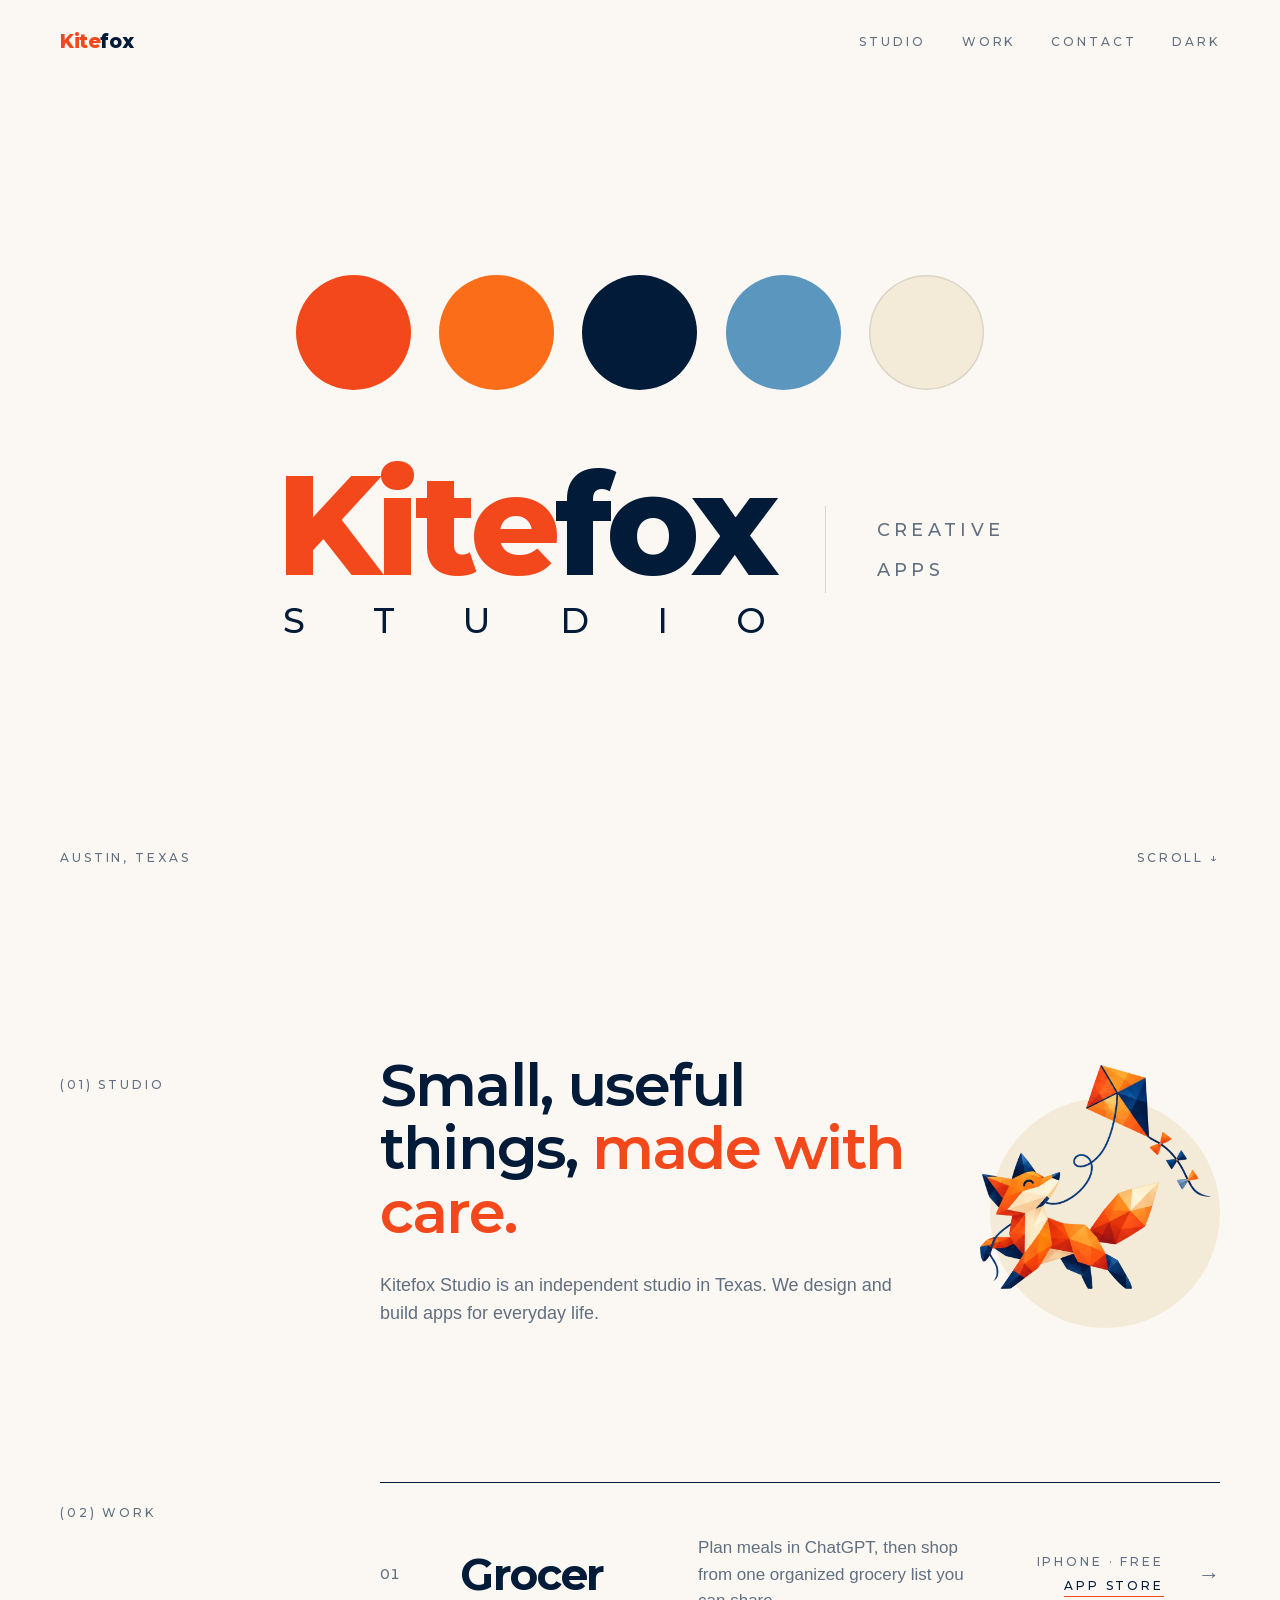
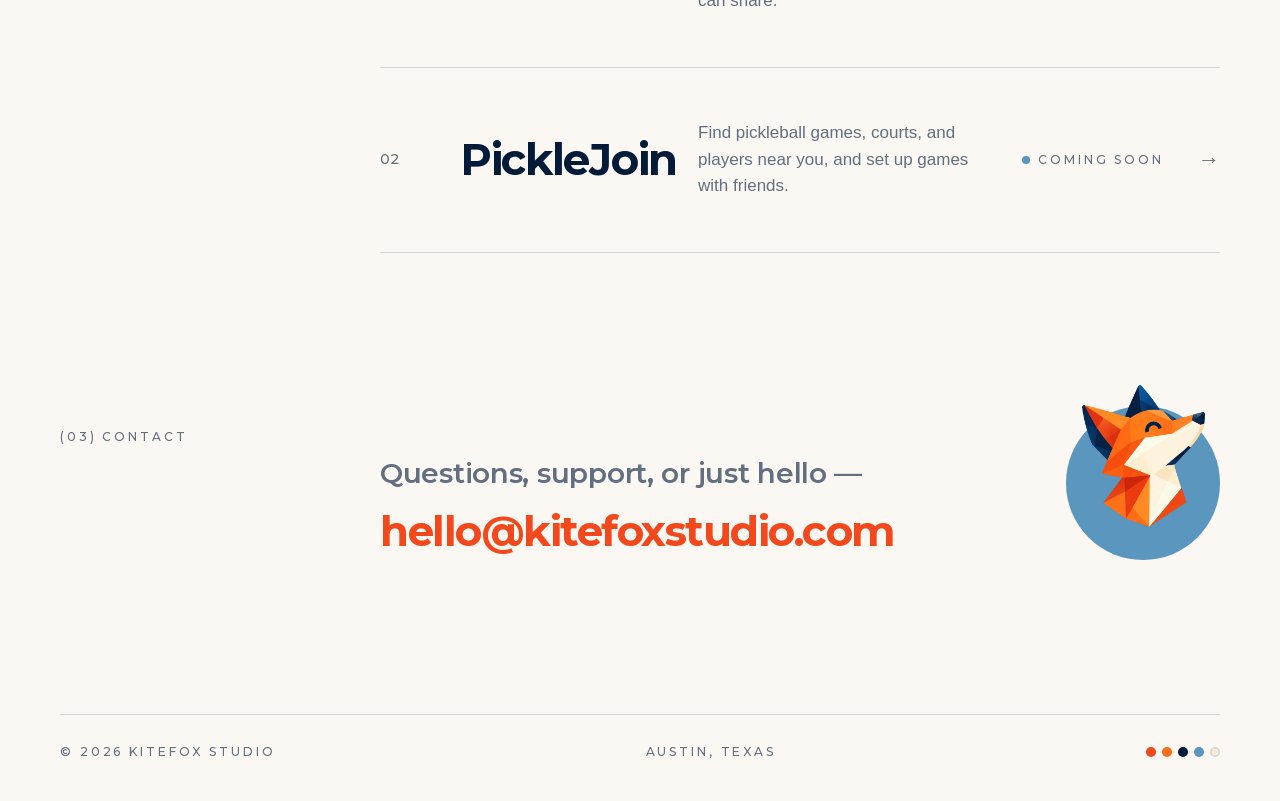
==== commit f9e5b669: "Draft: add fox portrait to the contact section Co-Authored-By: Claude Opus 5.5 <noreply@anthropic.co" ====
--- a/index.html
+++ b/index.html
@@ -188,11 +188,14 @@
     /* Contact */
     .hello { margin: 0 0 16px; font-weight: 600; font-size: clamp(20px, 2.2vw, 28px); letter-spacing: -0.01em; line-height: 1.3; color: var(--muted); }
     .email {
-      display: inline-block; font-weight: 700; font-size: clamp(24px, 3.6vw, 54px); letter-spacing: -0.035em; line-height: 1.1;
+      display: inline-block; font-weight: 700; font-size: clamp(24px, 3.3vw, 48px); letter-spacing: -0.035em; line-height: 1.1;
       text-decoration: none; color: var(--accent); background: linear-gradient(currentColor, currentColor) 0 100% / 0 3px no-repeat;
       transition: background-size .45s ease; padding-bottom: 6px; word-break: break-word;
     }
     .email:hover { background-size: 100% 3px; }
+    .contact { display: grid; grid-template-columns: 1fr auto; gap: 48px; align-items: end; }
+    .fox-dot--blue { width: clamp(130px, 12vw, 180px); background: var(--color-blue); }
+    .fox-dot--blue img { width: 80%; left: 10%; top: -14%; }
 
     footer { padding-top: clamp(96px, 12vw, 160px); }
     footer .inner { border-top: 1px solid var(--line); padding: 28px 0 40px; display: flex; justify-content: space-between; align-items: center; gap: 16px; flex-wrap: wrap; }
@@ -218,8 +221,9 @@
       .lockup { flex-direction: column; gap: 20px; }
       .tagline { border-left: 0; padding: 0; display: flex; gap: 20px; line-height: 1; }
       .hero-foot { left: 20px; right: 20px; }
-      .about { grid-template-columns: 1fr; }
+      .about, .contact { grid-template-columns: 1fr; }
       .fox-dot { justify-self: end; }
+      .contact .fox-dot { order: -1; margin-top: 24px; }
       .work li { grid-template-columns: 28px 1fr auto; gap: 12px; padding: 24px 0; }
     }
     @media (prefers-reduced-motion: reduce) {
@@ -291,9 +295,12 @@
 
     <section id="contact" class="wrap row">
       <p class="label caps">(03) Contact</p>
-      <div>
-        <p class="hello display">Questions, support, or just hello&nbsp;&mdash;</p>
-        <a class="email display" href="mailto:hello@kitefoxstudio.com">hello@kitefoxstudio.com</a>
+      <div class="contact">
+        <div>
+          <p class="hello display">Questions, support, or just hello&nbsp;&mdash;</p>
+          <a class="email display" href="mailto:hello@kitefoxstudio.com">hello@kitefoxstudio.com</a>
+        </div>
+        <div class="fox-dot fox-dot--blue"><img src="/assets/img/fox-portrait.webp" width="451" height="520" alt="A smiling low-poly fox looking up" /></div>
       </div>
     </section>
   </main>
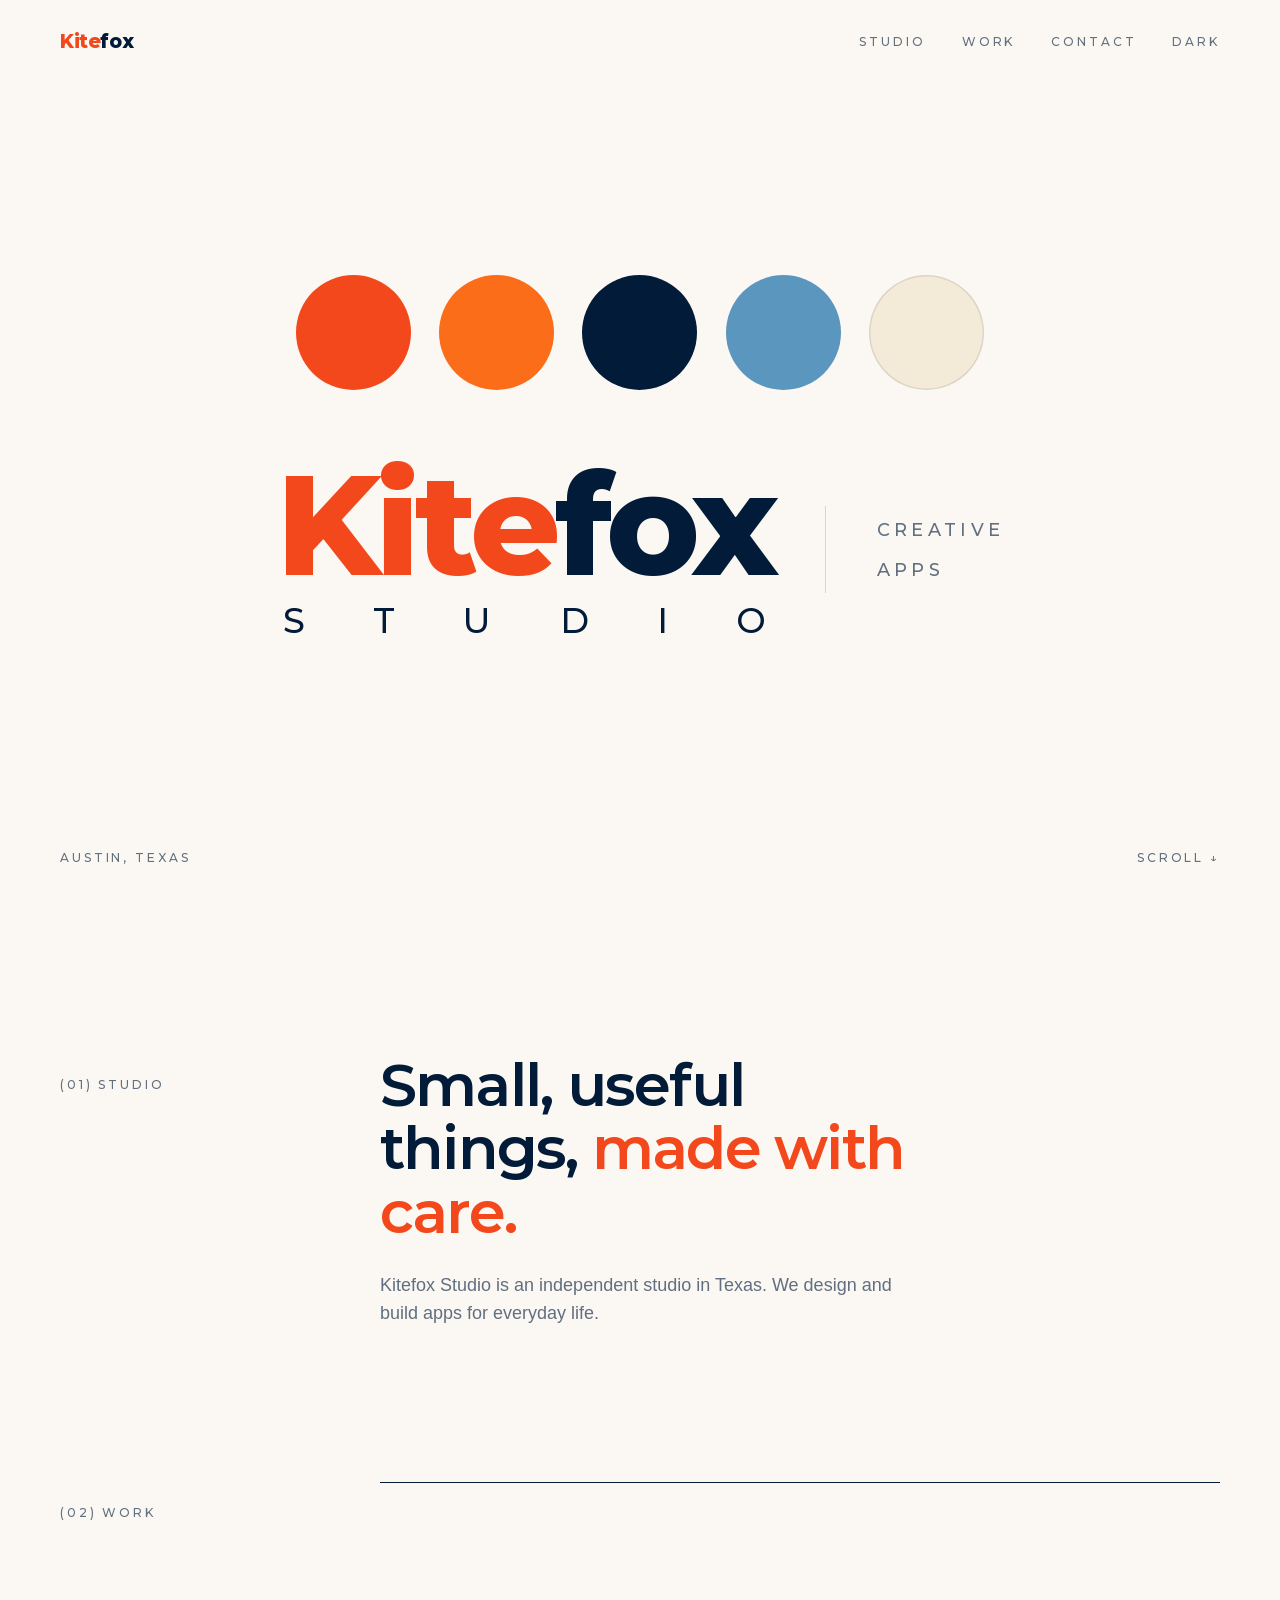
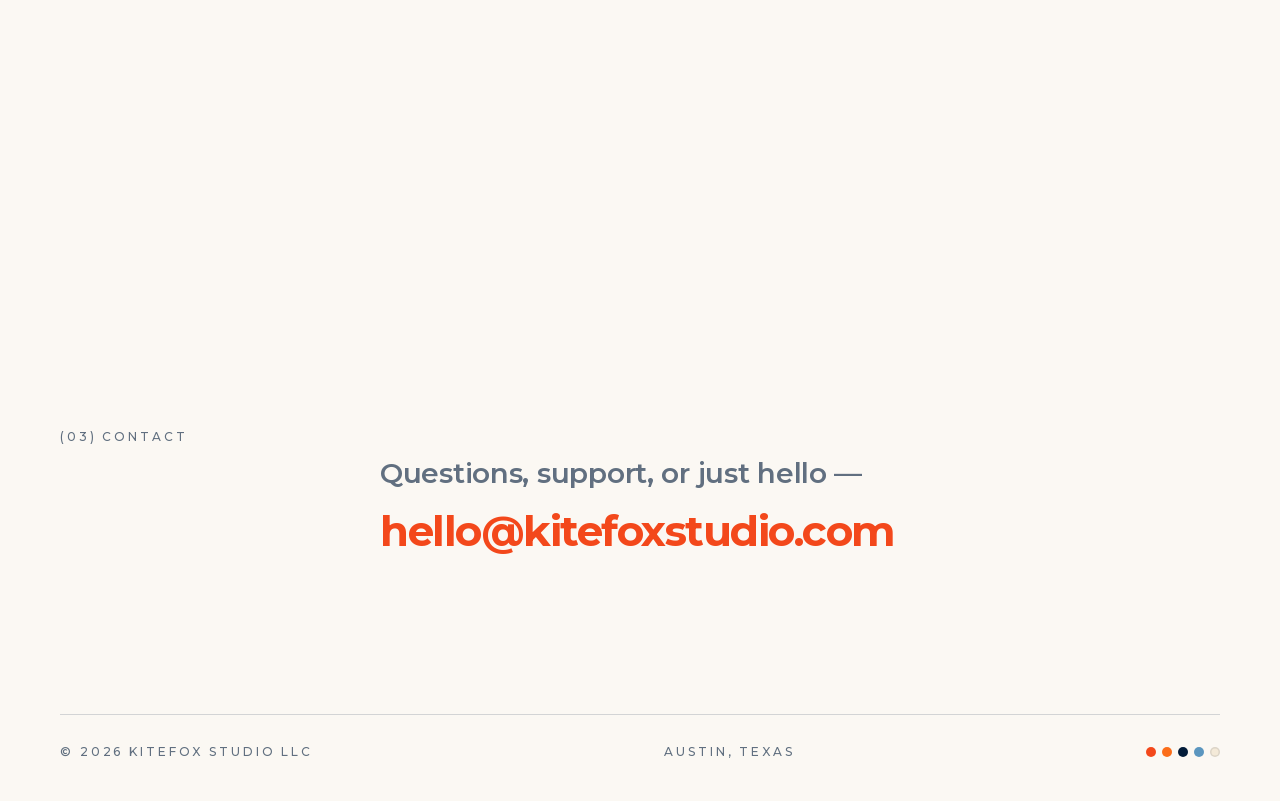
==== commit e28dbf4c: "Footer: name the company Kitefox Studio LLC Co-Authored-By: Claude Opus 5.5 <noreply@anthropic.com>" ====
--- a/index.html
+++ b/index.html
@@ -307,7 +307,7 @@
 
   <footer class="wrap">
     <div class="inner caps">
-      <span>&copy; 2026 Kitefox Studio</span>
+      <span>&copy; 2026 Kitefox Studio LLC</span>
       <span>Austin, Texas</span>
       <span class="mini-dots" aria-hidden="true">
         <span style="background:#F3481B"></span><span style="background:#FB6D19"></span><span style="background:#021B38"></span><span style="background:#5B96BF"></span><span style="background:#F4EAD8"></span>
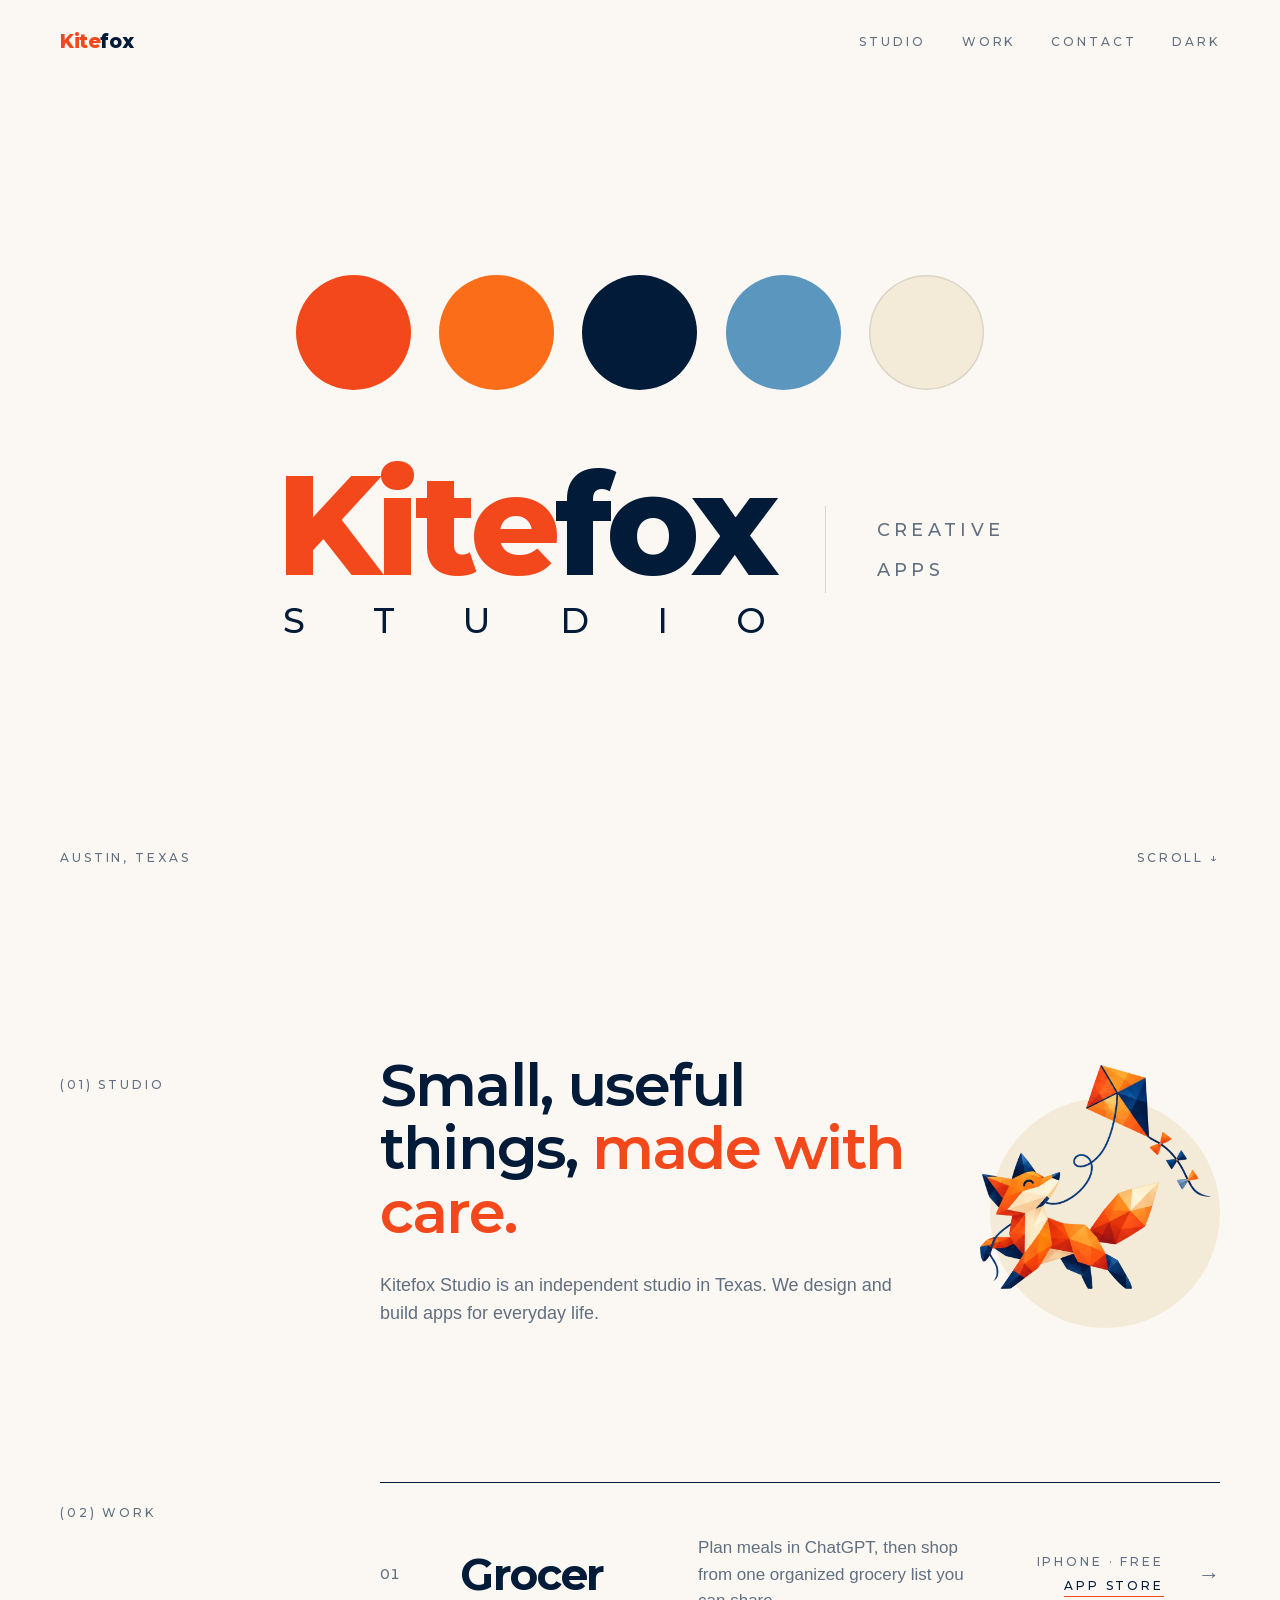
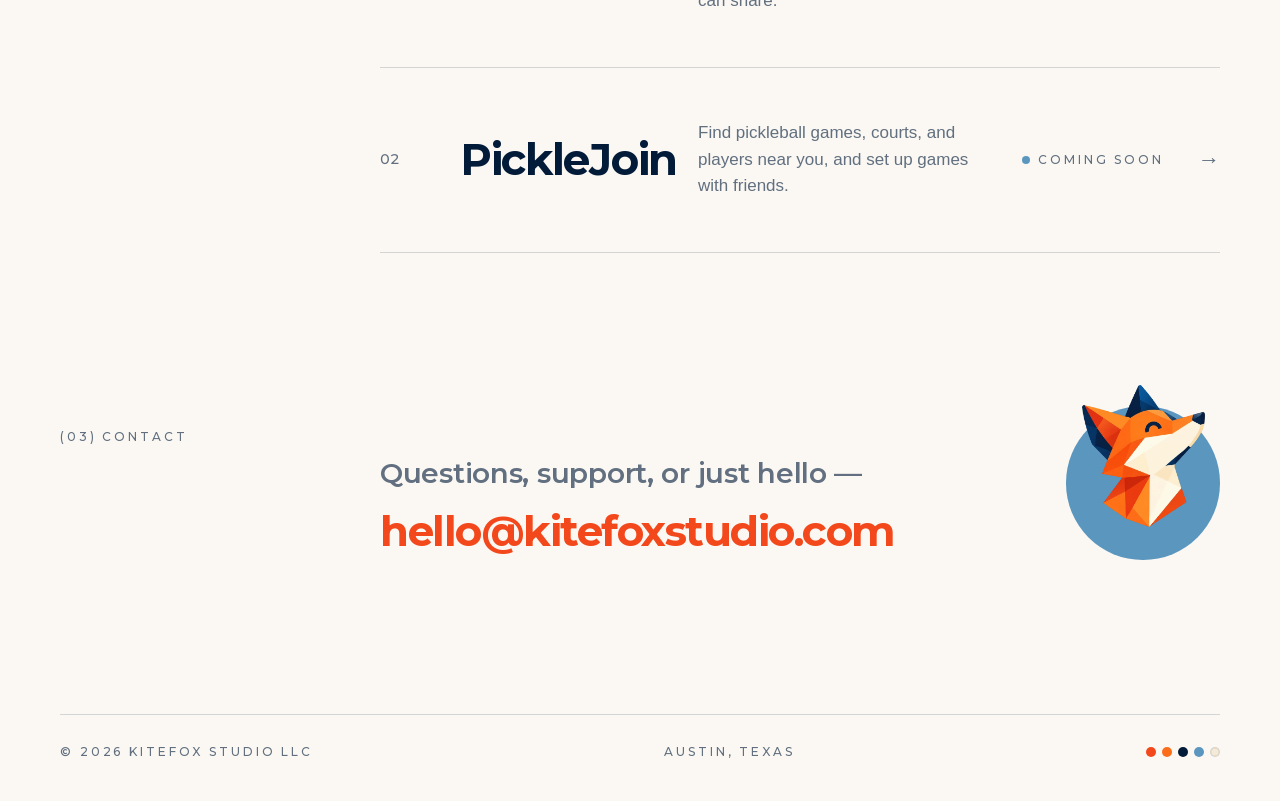
==== commit 3b68c57d: "Header: keep space between logo and menu on 320px screens Co-Authored-By: Claude Opus 5.5 <noreply@a" ====
--- a/index.html
+++ b/index.html
@@ -226,6 +226,10 @@
       .contact .fox-dot { order: -1; margin-top: 24px; }
       .work li { grid-template-columns: 28px 1fr auto; gap: 12px; padding: 24px 0; }
     }
+    @media (max-width: 374px) {
+      .top { gap: 16px; }
+      .nav { gap: 14px; letter-spacing: .16em; }
+    }
     @media (prefers-reduced-motion: reduce) {
       html { scroll-behavior: auto; }
       *, *::before { animation: none !important; transition: none !important; }
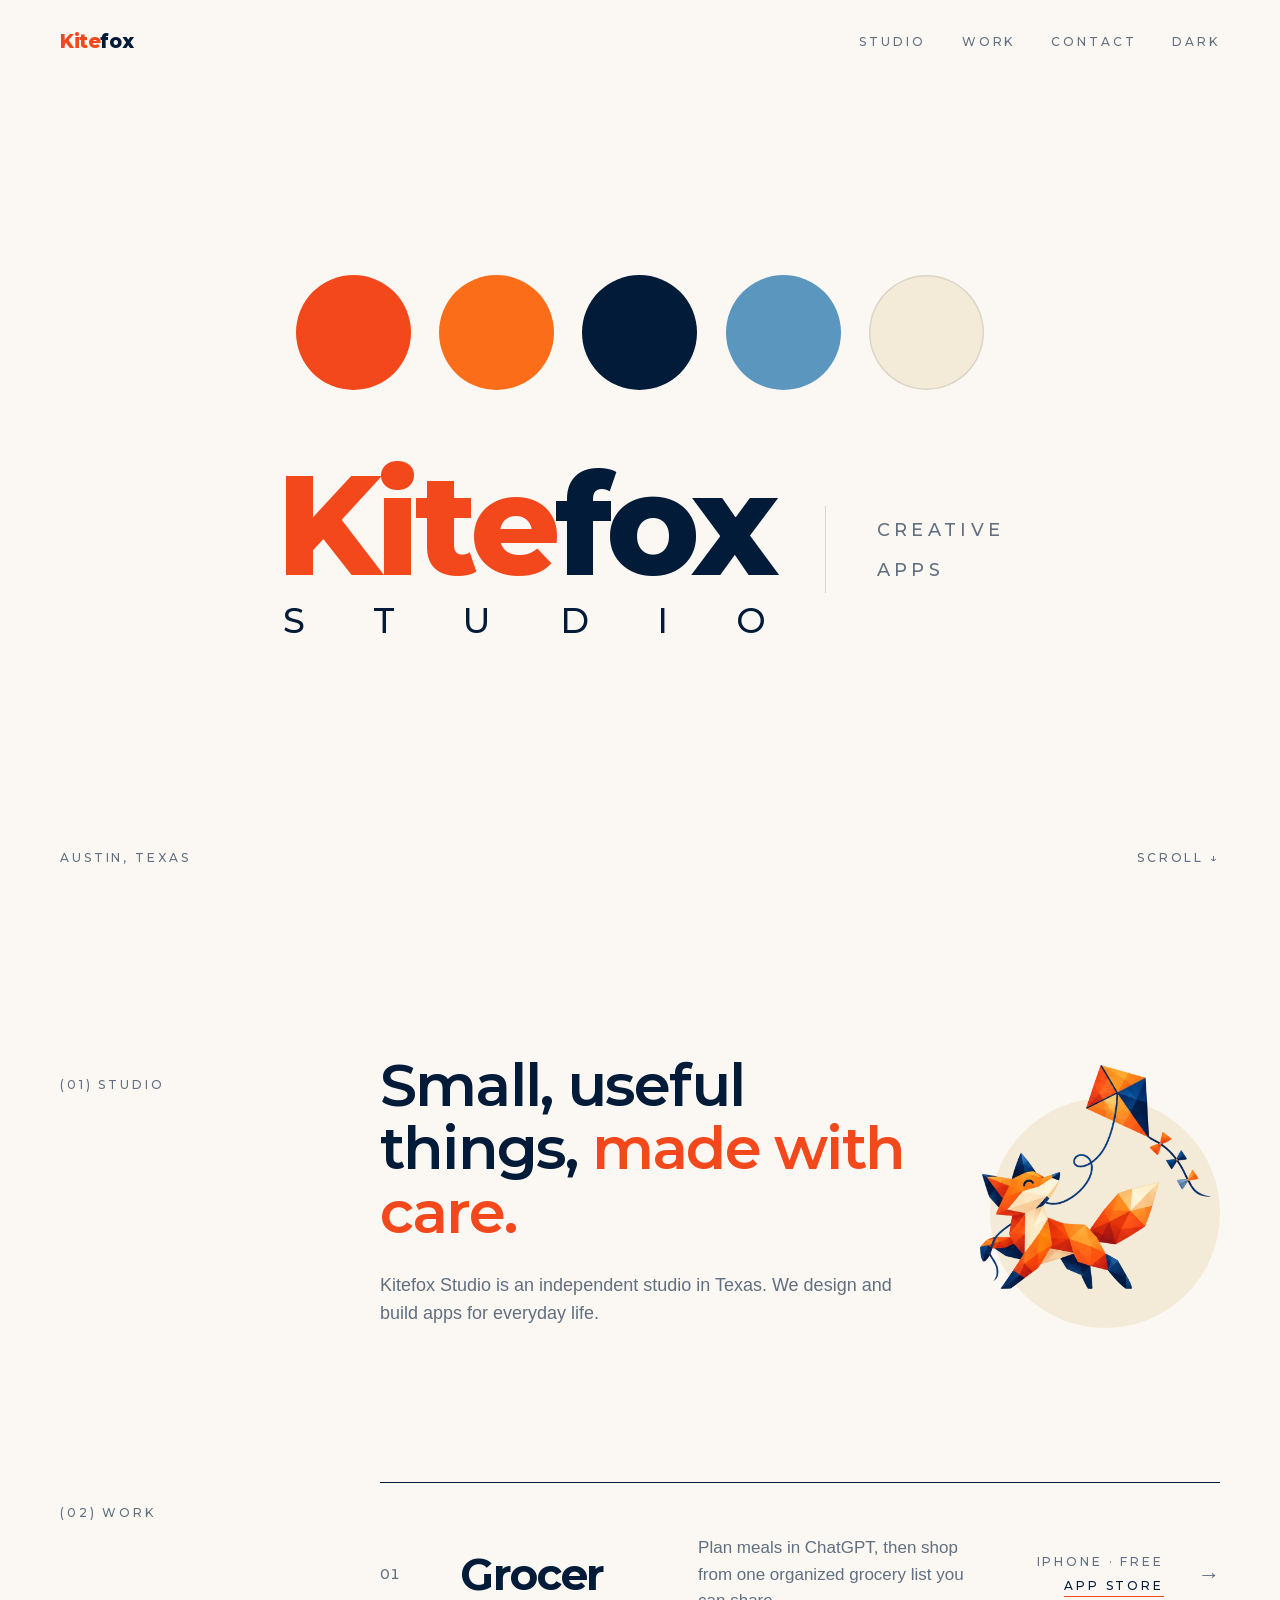
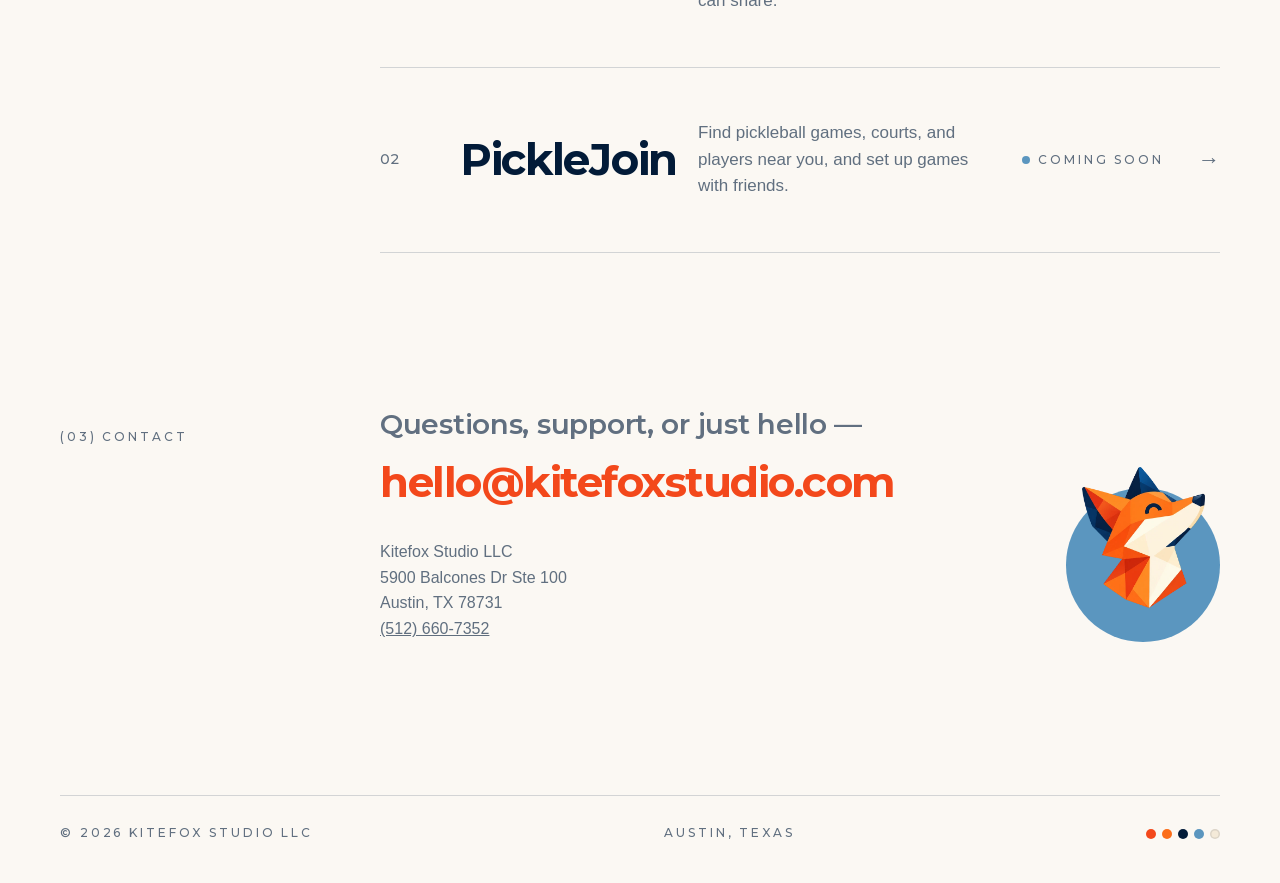
==== commit dda93b5f: "Contact: add business address and phone Co-Authored-By: Claude Opus 5.5 <noreply@anthropic.com>" ====
--- a/index.html
+++ b/index.html
@@ -193,6 +193,8 @@
       transition: background-size .45s ease; padding-bottom: 6px; word-break: break-word;
     }
     .email:hover { background-size: 100% 3px; }
+    .postal { margin: 28px 0 0; font-style: normal; font-size: 16px; line-height: 1.6; color: var(--muted); }
+    .postal a { color: inherit; }
     .contact { display: grid; grid-template-columns: 1fr auto; gap: 48px; align-items: end; }
     .fox-dot--blue { width: clamp(130px, 12vw, 180px); background: var(--color-blue); }
     .fox-dot--blue img { width: 80%; left: 10%; top: -14%; }
@@ -303,6 +305,12 @@
         <div>
           <p class="hello display">Questions, support, or just hello&nbsp;&mdash;</p>
           <a class="email display" href="mailto:hello@kitefoxstudio.com">hello@kitefoxstudio.com</a>
+          <address class="postal">
+            Kitefox Studio LLC<br />
+            5900 Balcones Dr Ste 100<br />
+            Austin, TX 78731<br />
+            <a href="tel:+15126607352">(512) 660-7352</a>
+          </address>
         </div>
         <div class="fox-dot fox-dot--blue"><img src="/assets/img/fox-portrait.webp" width="451" height="520" alt="A smiling low-poly fox looking up" /></div>
       </div>
